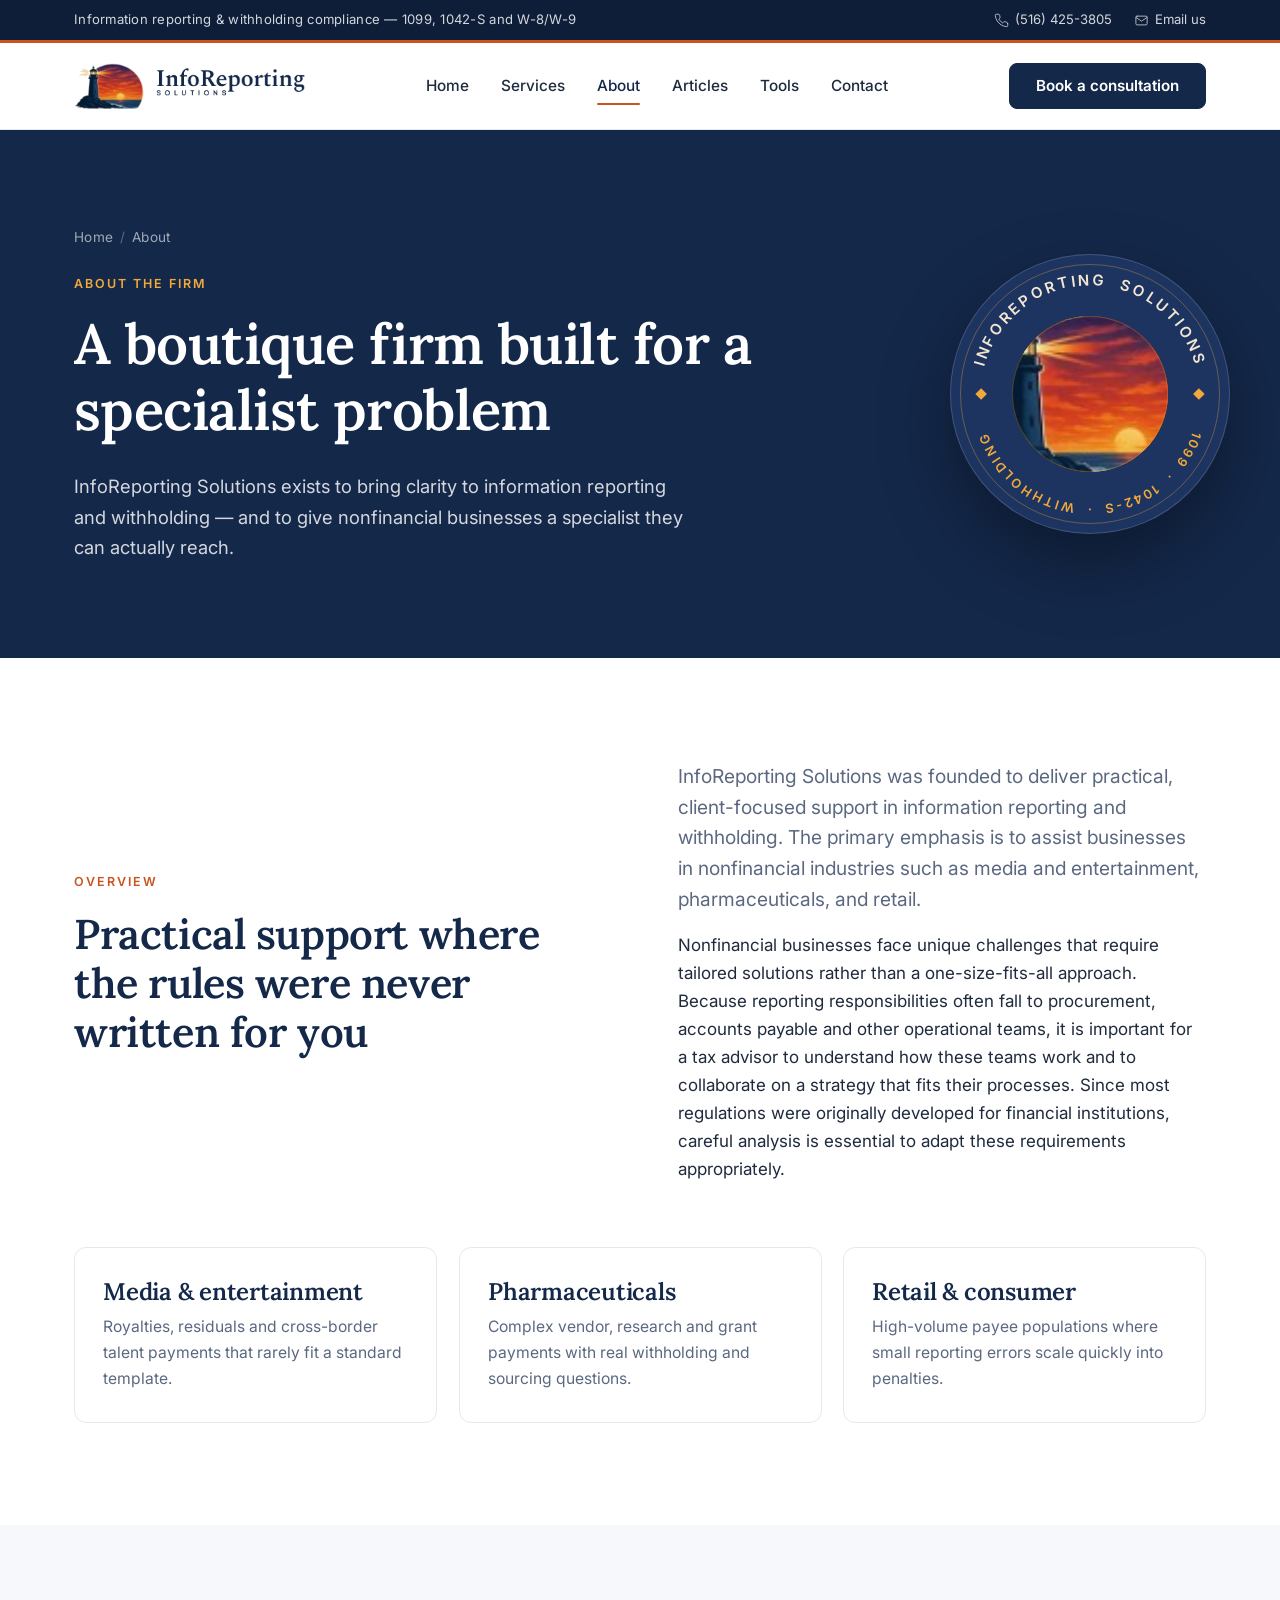
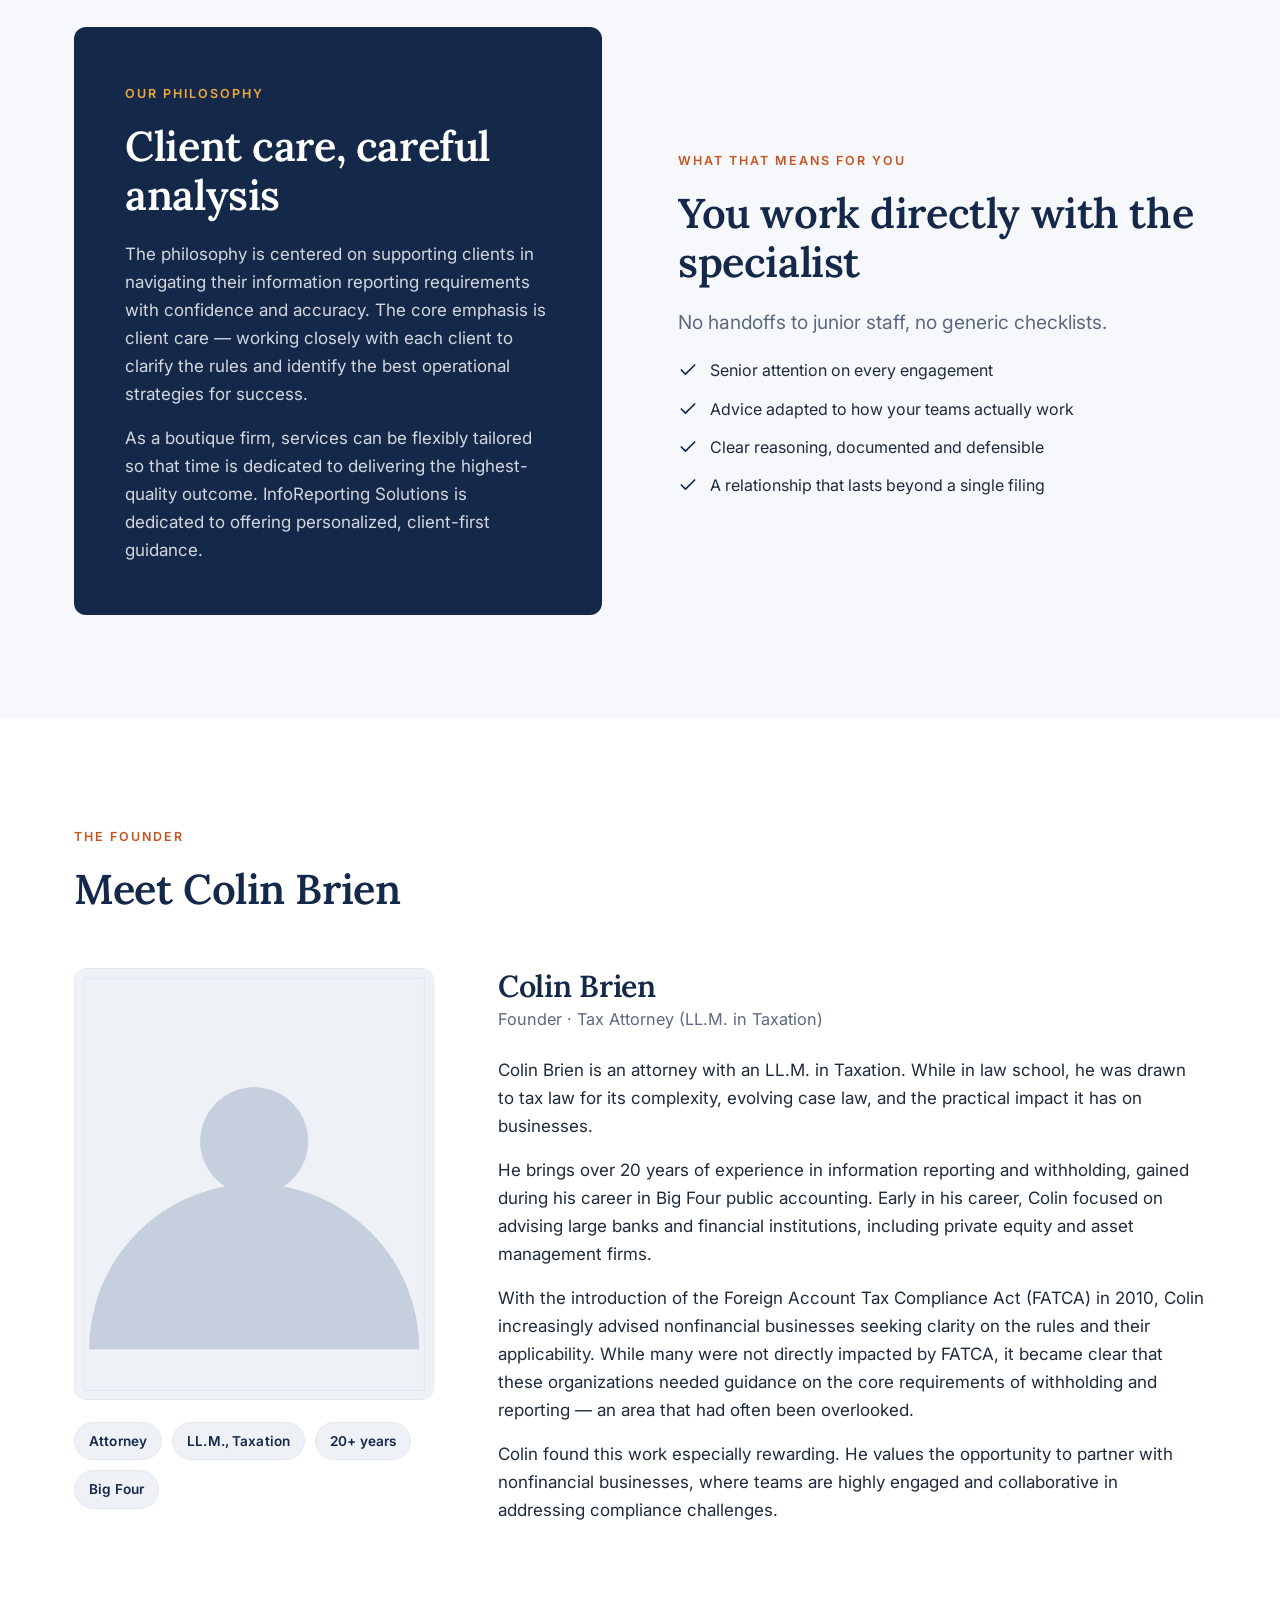
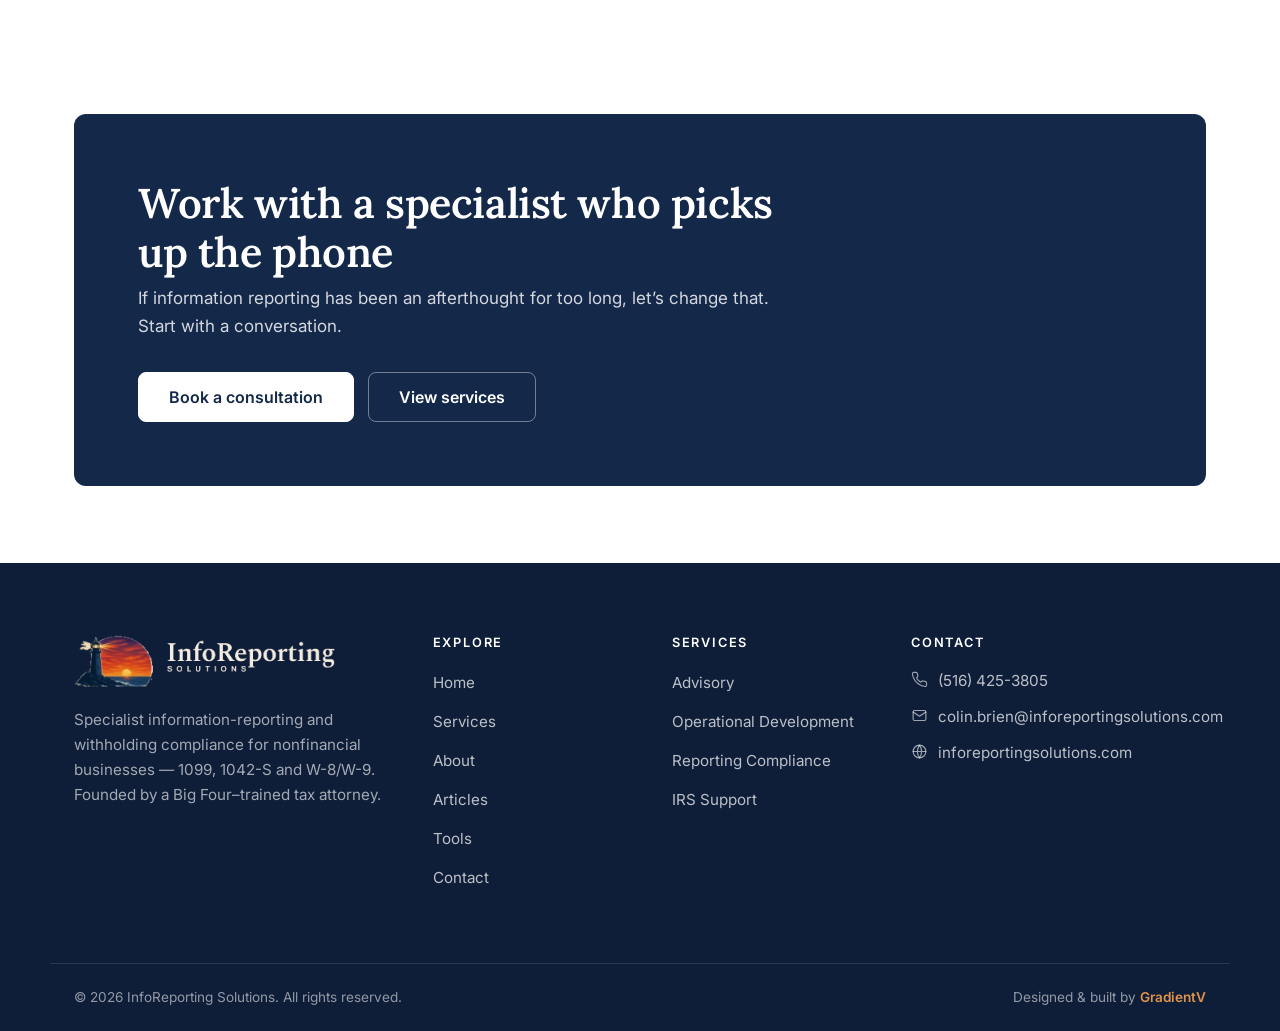
==== about.html @ f218779c "Update." ====
<!DOCTYPE html>
<html lang="en">
<head>
  <meta charset="UTF-8" />
  <meta name="viewport" content="width=device-width, initial-scale=1.0" />
  <title>About — InfoReporting Solutions</title>
  <meta name="description" content="InfoReporting Solutions is a boutique information-reporting and withholding advisory firm founded by Colin Brien, a tax attorney (LL.M.) with 20+ years of Big Four experience." />
  <link rel="icon" href="assets/images/favicon.ico" sizes="any" />
  <link rel="icon" type="image/png" href="assets/images/favicon-32.png" />
  <link rel="apple-touch-icon" href="assets/images/apple-touch-icon.png" />
  <meta property="og:title" content="About — InfoReporting Solutions" />
  <meta property="og:description" content="A boutique information-reporting and withholding advisory firm." />
  <meta property="og:type" content="website" />
  <link rel="preconnect" href="https://fonts.googleapis.com" />
  <link rel="preconnect" href="https://fonts.gstatic.com" crossorigin />
  <link href="https://fonts.googleapis.com/css2?family=Inter:wght@400;500;600;700&family=Lora:ital,wght@0,500;0,600;1,500&display=swap" rel="stylesheet" />
  <link rel="stylesheet" href="assets/css/styles.css" />
</head>
<body>
  <a class="skip-link" href="#main">Skip to content</a>

  <!-- Top utility bar -->
  <div class="topbar">
    <div class="container topbar__inner">
      <span class="topbar__tag">Information reporting &amp; withholding compliance — 1099, 1042-S and W-8/W-9</span>
      <div class="topbar__contact">
        <a href="tel:+15164253805">
          <svg viewBox="0 0 24 24" fill="none" stroke-width="1.6" stroke-linecap="round" stroke-linejoin="round"><path d="M22 16.9v3a2 2 0 0 1-2.2 2 19.8 19.8 0 0 1-8.6-3.1 19.5 19.5 0 0 1-6-6A19.8 19.8 0 0 1 2 4.2 2 2 0 0 1 4 2h3a2 2 0 0 1 2 1.7c.1.9.3 1.8.6 2.6a2 2 0 0 1-.5 2.1L7.8 9.8a16 16 0 0 0 6 6l1.4-1.3a2 2 0 0 1 2.1-.5c.8.3 1.7.5 2.6.6a2 2 0 0 1 1.7 2z"/></svg>
          (516) 425-3805
        </a>
        <a href="mailto:colin.brien@inforeportingsolutions.com">
          <svg viewBox="0 0 24 24" fill="none" stroke-width="1.6" stroke-linecap="round" stroke-linejoin="round"><rect x="3" y="5" width="18" height="14" rx="2"/><path d="M3 7l9 6 9-6"/></svg>
          Email us
        </a>
      </div>
    </div>
  </div>

  <!-- Header -->
  <header class="site-header">
    <div class="container site-header__inner">
      <a class="brand" href="index.html" aria-label="InfoReporting Solutions — home">
        <img src="assets/images/InfoReporting-Crest-horizontal.png" alt="InfoReporting Solutions" />
      </a>
      <nav class="nav" id="primary-nav" aria-label="Primary">
        <a href="index.html">Home</a>
        <a href="services.html">Services</a>
        <a href="about.html" class="is-active">About</a>
        <a href="insights.html">Articles</a>
        <a href="compliance-tools.html">Tools</a>
        <a href="contact.html">Contact</a>
      </nav>
      <div class="header-actions">
        <a href="contact.html" class="btn btn--primary">Book a consultation</a>
        <button class="nav-toggle" aria-label="Open menu" aria-controls="primary-nav" aria-expanded="false"><span></span></button>
      </div>
    </div>
  </header>
  <div class="nav-backdrop"></div>

  <main id="main">

    <!-- Page hero -->
    <section class="page-hero">
      <div class="container">
        <div class="page-hero__seal" aria-hidden="true">
          <div class="seal">
            <svg class="seal__type" viewBox="0 0 240 240" aria-hidden="true">
              <defs>
                <path id="sealTop" d="M 26 120 A 94 94 0 0 1 214 120" />
                <path id="sealBot" d="M 214 122 A 94 94 0 0 1 26 122" />
              </defs>
              <text class="seal__txt"><textPath href="#sealTop" startOffset="50%">INFOREPORTING&#160;&#160;SOLUTIONS</textPath></text>
              <text class="seal__txt seal__txt--sub"><textPath href="#sealBot" startOffset="50%">1099&#160;&#160;·&#160;&#160;1042-S&#160;&#160;·&#160;&#160;WITHHOLDING</textPath></text>
              <rect class="seal__pip" x="22.5" y="116.5" width="7" height="7" transform="rotate(45 26 120)" />
              <rect class="seal__pip" x="210.5" y="116.5" width="7" height="7" transform="rotate(45 214 120)" />
            </svg>
            <div class="seal__core">
              <img class="seal__bg" src="assets/images/InfoReporting-Crest-shield-white.png" alt="" aria-hidden="true" />
              <img class="seal__fg" src="assets/images/InfoReporting-Crest-shield-white.png" alt="InfoReporting Solutions" />
            </div>
          </div>
        </div>
        <div class="page-hero__inner">
          <nav class="breadcrumb" aria-label="Breadcrumb">
            <a href="index.html">Home</a><span>/</span>About
          </nav>
          <span class="eyebrow eyebrow--light">About the firm</span>
          <h1>A boutique firm built for a specialist problem</h1>
          <p>InfoReporting Solutions exists to bring clarity to information reporting and withholding — and to give nonfinancial businesses a specialist they can actually reach.</p>
        </div>
      </div>
    </section>

    <!-- Overview -->
    <section class="section">
      <div class="container">
        <div class="feature">
          <div data-reveal>
            <span class="eyebrow eyebrow--navy">Overview</span>
            <h2>Practical support where the rules were never written for you</h2>
          </div>
          <div data-reveal>
            <p class="t-lead">InfoReporting Solutions was founded to deliver practical, client-focused support in information reporting and withholding. The primary emphasis is to assist businesses in nonfinancial industries such as media and entertainment, pharmaceuticals, and retail.</p>
            <p>Nonfinancial businesses face unique challenges that require tailored solutions rather than a one-size-fits-all approach. Because reporting responsibilities often fall to procurement, accounts payable and other operational teams, it is important for a tax advisor to understand how these teams work and to collaborate on a strategy that fits their processes. Since most regulations were originally developed for financial institutions, careful analysis is essential to adapt these requirements appropriately.</p>
          </div>
        </div>

        <div class="cards cards--3" style="margin-top:clamp(40px,5vw,64px)">
          <div class="card" data-reveal>
            <h3>Media &amp; entertainment</h3>
            <p>Royalties, residuals and cross-border talent payments that rarely fit a standard template.</p>
          </div>
          <div class="card" data-reveal>
            <h3>Pharmaceuticals</h3>
            <p>Complex vendor, research and grant payments with real withholding and sourcing questions.</p>
          </div>
          <div class="card" data-reveal>
            <h3>Retail &amp; consumer</h3>
            <p>High-volume payee populations where small reporting errors scale quickly into penalties.</p>
          </div>
        </div>
      </div>
    </section>

    <!-- Philosophy -->
    <section class="section section--paper">
      <div class="container">
        <div class="feature">
          <div class="panel-navy" data-reveal>
            <span class="eyebrow eyebrow--light">Our philosophy</span>
            <h2>Client care, careful analysis</h2>
            <p>The philosophy is centered on supporting clients in navigating their information reporting requirements with confidence and accuracy. The core emphasis is client care — working closely with each client to clarify the rules and identify the best operational strategies for success.</p>
            <p>As a boutique firm, services can be flexibly tailored so that time is dedicated to delivering the highest-quality outcome. InfoReporting Solutions is dedicated to offering personalized, client-first guidance.</p>
          </div>
          <div data-reveal>
            <span class="eyebrow eyebrow--navy">What that means for you</span>
            <h2>You work directly with the specialist</h2>
            <p class="t-lead">No handoffs to junior staff, no generic checklists.</p>
            <ul class="feature-list" style="margin-top:1.25rem">
              <li><svg viewBox="0 0 24 24" fill="none" stroke-width="2" stroke-linecap="round" stroke-linejoin="round"><path d="M20 6L9 17l-5-5"/></svg>Senior attention on every engagement</li>
              <li><svg viewBox="0 0 24 24" fill="none" stroke-width="2" stroke-linecap="round" stroke-linejoin="round"><path d="M20 6L9 17l-5-5"/></svg>Advice adapted to how your teams actually work</li>
              <li><svg viewBox="0 0 24 24" fill="none" stroke-width="2" stroke-linecap="round" stroke-linejoin="round"><path d="M20 6L9 17l-5-5"/></svg>Clear reasoning, documented and defensible</li>
              <li><svg viewBox="0 0 24 24" fill="none" stroke-width="2" stroke-linecap="round" stroke-linejoin="round"><path d="M20 6L9 17l-5-5"/></svg>A relationship that lasts beyond a single filing</li>
            </ul>
          </div>
        </div>
      </div>
    </section>

    <!-- Founder -->
    <section class="section" id="founder">
      <div class="container">
        <div class="section-head" data-reveal>
          <span class="eyebrow eyebrow--navy">The founder</span>
          <h2>Meet Colin Brien</h2>
        </div>
        <div class="profile">
          <div data-reveal>
            <div class="profile__photo">
              <img src="assets/images/founder-placeholder.jpg" alt="Colin Brien, Founder — portrait placeholder" />
            </div>
            <ul class="credentials" style="margin-top:1.4rem">
              <li>Attorney</li>
              <li>LL.M., Taxation</li>
              <li>20+ years</li>
              <li>Big Four</li>
            </ul>
          </div>
          <div data-reveal>
            <h3 class="profile__name">Colin Brien</h3>
            <p class="profile__role">Founder · Tax Attorney (LL.M. in Taxation)</p>
            <p>Colin Brien is an attorney with an LL.M. in Taxation. While in law school, he was drawn to tax law for its complexity, evolving case law, and the practical impact it has on businesses.</p>
            <p>He brings over 20 years of experience in information reporting and withholding, gained during his career in Big Four public accounting. Early in his career, Colin focused on advising large banks and financial institutions, including private equity and asset management firms.</p>
            <p>With the introduction of the Foreign Account Tax Compliance Act (FATCA) in 2010, Colin increasingly advised nonfinancial businesses seeking clarity on the rules and their applicability. While many were not directly impacted by FATCA, it became clear that these organizations needed guidance on the core requirements of withholding and reporting — an area that had often been overlooked.</p>
            <p>Colin found this work especially rewarding. He values the opportunity to partner with nonfinancial businesses, where teams are highly engaged and collaborative in addressing compliance challenges.</p>
          </div>
        </div>
      </div>
    </section>

    <!-- CTA band -->
    <section class="section section--tight">
      <div class="container">
        <div class="cta" data-reveal>
          <div class="cta__text">
            <h2>Work with a specialist who picks up the phone</h2>
            <p>If information reporting has been an afterthought for too long, let&rsquo;s change that. Start with a conversation.</p>
          </div>
          <div class="cta__actions">
            <a href="contact.html" class="btn btn--light btn--lg">Book a consultation</a>
            <a href="services.html" class="btn btn--ghost-light btn--lg">View services</a>
          </div>
        </div>
      </div>
    </section>

  </main>

  <!-- Footer -->
  <footer class="site-footer">
    <div class="container site-footer__top">
      <div class="site-footer__brand">
        <img src="assets/images/InfoReporting-Crest-white-horizontal.png" alt="InfoReporting Solutions" />
        <p>Specialist information-reporting and withholding compliance for nonfinancial businesses — 1099, 1042-S and W-8/W-9. Founded by a Big Four–trained tax attorney.</p>
      </div>
      <div class="footer-col">
        <h4>Explore</h4>
        <ul>
          <li><a href="index.html">Home</a></li>
          <li><a href="services.html">Services</a></li>
          <li><a href="about.html">About</a></li>
          <li><a href="insights.html">Articles</a></li>
          <li><a href="compliance-tools.html">Tools</a></li>
          <li><a href="contact.html">Contact</a></li>
        </ul>
      </div>
      <div class="footer-col">
        <h4>Services</h4>
        <ul>
          <li><a href="services.html#advisory">Advisory</a></li>
          <li><a href="services.html#operational">Operational Development</a></li>
          <li><a href="services.html#reporting">Reporting Compliance</a></li>
          <li><a href="services.html#irs-support">IRS Support</a></li>
        </ul>
      </div>
      <div class="footer-col">
        <h4>Contact</h4>
        <ul class="footer-contact">
          <li>
            <svg viewBox="0 0 24 24" fill="none" stroke-width="1.6" stroke-linecap="round" stroke-linejoin="round"><path d="M22 16.9v3a2 2 0 0 1-2.2 2 19.8 19.8 0 0 1-8.6-3.1 19.5 19.5 0 0 1-6-6A19.8 19.8 0 0 1 2 4.2 2 2 0 0 1 4 2h3a2 2 0 0 1 2 1.7c.1.9.3 1.8.6 2.6a2 2 0 0 1-.5 2.1L7.8 9.8a16 16 0 0 0 6 6l1.4-1.3a2 2 0 0 1 2.1-.5c.8.3 1.7.5 2.6.6a2 2 0 0 1 1.7 2z"/></svg>
            <a href="tel:+15164253805">(516) 425-3805</a>
          </li>
          <li>
            <svg viewBox="0 0 24 24" fill="none" stroke-width="1.6" stroke-linecap="round" stroke-linejoin="round"><rect x="3" y="5" width="18" height="14" rx="2"/><path d="M3 7l9 6 9-6"/></svg>
            <a href="mailto:colin.brien@inforeportingsolutions.com">colin.brien@inforeportingsolutions.com</a>
          </li>
          <li>
            <svg viewBox="0 0 24 24" fill="none" stroke-width="1.6" stroke-linecap="round" stroke-linejoin="round"><circle cx="12" cy="12" r="9"/><path d="M3 12h18M12 3a15 15 0 0 1 0 18 15 15 0 0 1 0-18z"/></svg>
            <a href="https://www.inforeportingsolutions.com">inforeportingsolutions.com</a>
          </li>
        </ul>
      </div>
    </div>
    <div class="container site-footer__bottom">
      <span>&copy; <span data-year>2026</span> InfoReporting Solutions. All rights reserved.</span>
      <span>Designed &amp; built by <a class="gv" href="https://gradientv.com" target="_blank" rel="noopener">GradientV</a></span>
    </div>
  </footer>

  <script src="assets/js/main.js"></script>
</body>
</html>
---- assets/css/styles.css ----
/* ==========================================================================
   InfoReporting Solutions — Site Styles
   Clean, professional, navy + white. No gradients. Subtle motion only.
   Built by GradientV.
   --------------------------------------------------------------------------
   Contents:
   1.  Design tokens (variables)
   2.  Reset & base
   3.  Typography helpers
   4.  Layout: container, section, eyebrow, headings
   5.  Buttons
   6.  Top utility bar
   7.  Header / navigation
   8.  Hero (home) & page hero (inner pages)
   9.  Trust / stats strip
   10. Service cards & service detail
   11. Feature (alternating text + media)
   12. Founder / profile
   13. Insights (article) cards
   14. Contact (form + info)
   15. CTA band
   16. Footer
   17. Utilities & motion (scroll reveal)
   18. Responsive
   ========================================================================== */

/* 1. Design tokens ------------------------------------------------------- */
:root {
  --navy:       #14284a;   /* brand navy (sampled from logo) */
  --navy-700:   #1d3460;   /* lighter navy — links / hovers */
  --navy-900:   #0e1d38;   /* deeper navy — depth, footer */
  --ink:        #1f2a3d;   /* primary body text */
  --muted:      #5b6880;   /* secondary text */
  --muted-2:    #8a94a6;   /* tertiary / captions */
  --line:       #e4e8ef;   /* hairline borders */
  --line-2:     #d3dae5;   /* slightly stronger border */
  --paper:      #f6f8fb;   /* subtle section background */
  --paper-2:    #eef1f6;   /* deeper neutral panel */
  --white:      #ffffff;

  --accent:     #c8541f;   /* sunset ember (from logo) — warm accent on light */
  --accent-700: #a83f14;   /* deeper ember — hovers */
  --gold:       #f2a93b;   /* lighthouse gold — accent on dark */
  --accent-tint:#fbeadf;   /* faint warm chip background */

  --container:  1180px;
  --radius:     12px;
  --radius-sm:  8px;
  --shadow:     0 1px 2px rgba(20, 40, 74, .04);
  --shadow-md:  0 10px 30px rgba(20, 40, 74, .08);
  --ease:       cubic-bezier(.4, 0, .2, 1);

  --serif: "Lora", Georgia, "Times New Roman", serif;
  --sans:  "Inter", -apple-system, BlinkMacSystemFont, "Segoe UI", Roboto,
           Helvetica, Arial, sans-serif;
}

/* 2. Reset & base -------------------------------------------------------- */
*, *::before, *::after { box-sizing: border-box; }

html { -webkit-text-size-adjust: 100%; scroll-behavior: smooth; }

body {
  margin: 0;
  font-family: var(--sans);
  font-size: 17px;
  line-height: 1.65;
  color: var(--ink);
  background: var(--white);
  -webkit-font-smoothing: antialiased;
  text-rendering: optimizeLegibility;
}

img, svg { display: block; max-width: 100%; }
img { height: auto; }

a { color: var(--navy); text-decoration: none; transition: color .18s var(--ease); }
a:hover { color: var(--navy-700); }

ul { margin: 0; padding: 0; }

h1, h2, h3, h4 {
  font-family: var(--serif);
  color: var(--navy);
  font-weight: 600;
  line-height: 1.18;
  letter-spacing: -.01em;
  margin: 0 0 .5em;
  overflow-wrap: break-word;
}

p { margin: 0 0 1rem; }
p:last-child { margin-bottom: 0; }

:focus-visible {
  outline: 2px solid var(--navy-700);
  outline-offset: 3px;
  border-radius: 2px;
}

/* Skip link for accessibility */
.skip-link {
  position: absolute; left: -999px; top: 0;
  background: var(--navy); color: #fff; padding: 10px 16px;
  z-index: 200; border-radius: 0 0 8px 0;
}
.skip-link:focus { left: 0; color: #fff; }

/* 3. Typography helpers -------------------------------------------------- */
.t-lead { font-size: 1.2rem; line-height: 1.6; color: var(--muted); }
.t-center { text-align: center; }
.t-balance { text-wrap: balance; }

/* 4. Layout -------------------------------------------------------------- */
.container { width: 100%; max-width: var(--container); margin: 0 auto; padding: 0 24px; }
.container--narrow { max-width: 820px; }

.section { padding-block: clamp(64px, 8vw, 110px); }
.section--paper { background: var(--paper); }
.section--tight { padding-block: clamp(48px, 6vw, 80px); }

.eyebrow {
  display: inline-block;
  font-family: var(--sans);
  font-size: .78rem;
  font-weight: 600;
  letter-spacing: .16em;
  text-transform: uppercase;
  color: var(--muted);
  margin-bottom: 1rem;
}
.eyebrow--navy { color: var(--navy); }
.eyebrow--light { color: rgba(255,255,255,.66); }

.section-head { max-width: 720px; margin-bottom: clamp(36px, 5vw, 56px); }
.section-head--center { margin-inline: auto; text-align: center; }

h1 { font-size: clamp(2.3rem, 5vw, 3.5rem); }
h2 { font-size: clamp(1.85rem, 3.6vw, 2.6rem); }
h3 { font-size: clamp(1.25rem, 2vw, 1.5rem); }

.divider { height: 1px; background: var(--line); border: 0; margin: 0; }

/* 5. Buttons ------------------------------------------------------------- */
.btn {
  display: inline-flex; align-items: center; justify-content: center; gap: .55em;
  font-family: var(--sans);
  font-size: .95rem; font-weight: 600; line-height: 1;
  padding: 14px 26px;
  border-radius: var(--radius-sm);
  border: 1.5px solid transparent;
  cursor: pointer;
  transition: background .18s var(--ease), color .18s var(--ease),
              border-color .18s var(--ease), transform .18s var(--ease);
  white-space: nowrap;
}
.btn:active { transform: translateY(1px); }

.btn--primary { background: var(--navy); color: #fff; border-color: var(--navy); }
.btn--primary:hover { background: var(--navy-900); border-color: var(--navy-900); color: #fff; }

.btn--outline { background: transparent; color: var(--navy); border-color: var(--line-2); }
.btn--outline:hover { border-color: var(--navy); background: var(--navy); color: #fff; }

/* On dark backgrounds */
.btn--light { background: #fff; color: var(--navy); border-color: #fff; }
.btn--light:hover { background: transparent; color: #fff; border-color: rgba(255,255,255,.6); }
.btn--ghost-light { background: transparent; color: #fff; border-color: rgba(255,255,255,.4); }
.btn--ghost-light:hover { background: #fff; color: var(--navy); border-color: #fff; }

.btn--block { width: 100%; }
.btn--lg { padding: 16px 30px; font-size: 1rem; }

.link-arrow {
  display: inline-flex; align-items: center; gap: .4em;
  font-weight: 600; font-size: .95rem; color: var(--navy);
}
.link-arrow svg { width: 18px; height: 18px; flex: none; transition: transform .18s var(--ease); }
.link-arrow:hover svg { transform: translateX(3px); }

/* 6. Top utility bar ----------------------------------------------------- */
.topbar {
  background: var(--navy-900);
  color: rgba(255,255,255,.82);
  font-size: .82rem;
}
.topbar__inner {
  display: flex; align-items: center; justify-content: space-between;
  gap: 16px; min-height: 40px;
}
.topbar__tag { letter-spacing: .02em; }
.topbar__contact { display: flex; align-items: center; gap: 22px; }
.topbar a { color: rgba(255,255,255,.82); display: inline-flex; align-items: center; gap: .45em; }
.topbar a:hover { color: #fff; }
.topbar svg { width: 15px; height: 15px; stroke: currentColor; opacity: .8; }

/* 7. Header / navigation ------------------------------------------------- */
.site-header {
  position: sticky; top: 0; z-index: 100;
  background: #fff;
  border-bottom: 1px solid var(--line);
}
.site-header__inner {
  display: flex; align-items: center; justify-content: space-between;
  min-height: 86px; gap: 24px;
}
.brand { display: inline-flex; align-items: center; }
.brand img { height: 46px; width: auto; }

.nav { display: flex; align-items: center; gap: 4px; }
.nav a {
  font-size: .96rem; font-weight: 500; color: var(--ink);
  padding: 8px 14px; border-radius: 6px; position: relative;
}
.nav a:hover { color: var(--navy); background: var(--paper); }
.nav a.is-active { color: var(--navy); }
.nav a.is-active::after {
  content: ""; position: absolute; left: 14px; right: 14px; bottom: 2px;
  height: 2px; background: var(--navy); border-radius: 2px;
}

.header-actions { display: flex; align-items: center; gap: 14px; }

.nav-toggle {
  display: none; width: 44px; height: 44px;
  border: 1px solid var(--line-2); border-radius: 8px; background: #fff;
  cursor: pointer; align-items: center; justify-content: center;
  position: relative; z-index: 110; /* stay above the open mobile panel */
}
.nav-toggle span, .nav-toggle span::before, .nav-toggle span::after {
  content: ""; display: block; width: 20px; height: 2px; background: var(--navy);
  position: relative; transition: transform .2s var(--ease), opacity .2s var(--ease);
}
.nav-toggle span::before { position: absolute; top: -6px; }
.nav-toggle span::after  { position: absolute; top: 6px; }
.nav-toggle[aria-expanded="true"] span { background: transparent; }
.nav-toggle[aria-expanded="true"] span::before { transform: translateY(6px) rotate(45deg); }
.nav-toggle[aria-expanded="true"] span::after  { transform: translateY(-6px) rotate(-45deg); }

/* 8. Hero (home) --------------------------------------------------------- */
.hero {
  background: var(--navy);
  color: #fff;
  position: relative;
  overflow: hidden;
}
/* subtle lighthouse-beam line motif, drawn flat (no gradient) */
.hero__beam {
  position: absolute; inset: 0; pointer-events: none; opacity: .5;
}
.hero .container { position: relative; z-index: 1; }
.hero__inner {
  display: grid; grid-template-columns: 1.2fr .8fr;
  align-items: center; gap: clamp(32px, 5vw, 64px);
  padding-block: clamp(40px, 5vw, 76px) clamp(32px, 4vw, 56px);
}
.hero__content { max-width: 680px; }
.hero h1 { color: #fff; font-size: clamp(2rem, 4.6vw, 3.2rem); }
.hero__sub {
  font-size: clamp(1.1rem, 1.7vw, 1.3rem);
  color: rgba(255,255,255,.82);
  max-width: 620px; margin-top: 1.25rem;
}
.hero__meta {
  margin-top: 1.5rem; color: rgba(255,255,255,.7);
  font-size: .98rem;
}
.hero__meta strong { color: #fff; font-weight: 600; }
.hero__cta { margin-top: 2.25rem; display: flex; gap: 14px; flex-wrap: wrap; }

/* Brand seal (medallion) in the hero — branded ring band + crisp inner scene */
.hero__figure { display: flex; justify-content: center; }
.seal {
  position: relative;
  width: clamp(248px, 30vw, 360px); aspect-ratio: 1 / 1;
  border-radius: 50%;
  background: var(--navy-700);
  border: 1px solid rgba(255,255,255,.16);
  box-shadow: 0 30px 70px rgba(0,0,0,.34);
  display: grid; place-items: center;
}
/* gold hairline framing the text band, inner + outer */
.seal::before,
.seal::after {
  content: ""; position: absolute; border-radius: 50%; pointer-events: none;
}
.seal::before { inset: 9px; border: 1px solid rgba(242,169,59,.34); }
.seal::after  { inset: 22%; border: 1px solid rgba(242,169,59,.28); }

.seal__type { position: absolute; inset: 0; width: 100%; height: 100%; }
.seal__txt {
  fill: #f3e7d3; text-anchor: middle;
  font-family: var(--sans); font-weight: 600;
  font-size: 13px; letter-spacing: 2.4px;
}
.seal__txt--sub { fill: var(--gold); font-size: 11px; letter-spacing: 2px; }
.seal__pip { fill: var(--gold); }

.seal__core {
  position: relative; width: 56%; aspect-ratio: 1 / 1;
  border-radius: 50%; overflow: hidden;
  background: #0c182f;
  box-shadow: inset 0 0 0 2px rgba(242,169,59,.5), inset 0 0 30px 8px rgba(8,16,34,.85);
}
.seal__core img {
  position: absolute; inset: 0;
  width: 100%; height: 100%; object-fit: cover;
}
/* blurred, enlarged copy fills the artwork's transparent gaps with soft
   sunset colour so nothing reads as a blank navy wedge */
.seal__bg {
  object-position: 52% 50%;
  transform: scale(2);
  filter: blur(11px) saturate(1.08) brightness(.96);
}
/* crisp foreground; its edge feathers into the blurred backing, hiding the
   artwork's dome rim and any hard boundary */
.seal__fg {
  object-position: 62% 48%;
  transform: scale(1.2);
  -webkit-mask-image: radial-gradient(circle at 50% 50%, #000 80%, rgba(0,0,0,0) 98%);
          mask-image: radial-gradient(circle at 50% 50%, #000 80%, rgba(0,0,0,0) 98%);
}

/* Page hero (inner pages) */
.page-hero { background: var(--navy); color: #fff; position: relative; overflow: hidden; }
.page-hero .container { position: relative; }
.page-hero__inner { padding-block: clamp(60px, 8vw, 96px); max-width: 760px; position: relative; z-index: 1; }
.page-hero h1 { color: #fff; }
/* Decorative brand seal — anchored to the content container so it stays
   aligned with the text instead of flying to the viewport edge on wide screens */
.page-hero__seal {
  position: absolute; top: 50%; right: 0; transform: translateY(-50%);
  z-index: 0; pointer-events: none;
}
.page-hero .seal { width: clamp(200px, 22vw, 280px); }
@media (max-width: 1060px) { .page-hero__seal { display: none; } }
.page-hero p { color: rgba(255,255,255,.82); font-size: 1.15rem; max-width: 620px; margin-top: 1rem; }
.breadcrumb { font-size: .85rem; color: rgba(255,255,255,.6); margin-bottom: 1.25rem; letter-spacing: .02em; }
.breadcrumb a { color: rgba(255,255,255,.6); }
.breadcrumb a:hover { color: #fff; }
.breadcrumb span { margin: 0 .5em; opacity: .5; }

/* 9. Trust / stats strip ------------------------------------------------- */
.stats {
  border-top: 1px solid rgba(255,255,255,.12);
  background: var(--navy-900);
}
.stats__grid {
  display: grid; grid-template-columns: repeat(4, 1fr);
}
.stat {
  padding: 30px 24px; color: #fff; text-align: center;
  border-right: 1px solid rgba(255,255,255,.1);
}
.stat:last-child { border-right: 0; }
.stat__num { font-family: var(--serif); font-size: 2rem; font-weight: 600; line-height: 1; }
.stat__label { font-size: .85rem; color: rgba(255,255,255,.66); margin-top: .55rem; letter-spacing: .02em; }

/* Light stat band variant (on white) */
.stats--light { background: var(--white); border: 1px solid var(--line); border-radius: var(--radius); }
.stats--light .stat { color: var(--navy); border-right: 1px solid var(--line); }
.stats--light .stat:last-child { border-right: 0; }
.stats--light .stat__num { color: var(--navy); }
.stats--light .stat__label { color: var(--muted); }

/* 10. Service cards & detail -------------------------------------------- */
.cards { display: grid; gap: 22px; }
.cards--2 { grid-template-columns: repeat(2, 1fr); }
.cards--3 { grid-template-columns: repeat(3, 1fr); }
.cards--4 { grid-template-columns: repeat(4, 1fr); }

.card {
  background: #fff; border: 1px solid var(--line); border-radius: var(--radius);
  padding: 30px 28px;
  transition: border-color .2s var(--ease), box-shadow .2s var(--ease), transform .2s var(--ease);
}
.card:hover { border-color: var(--line-2); box-shadow: var(--shadow-md); transform: translateY(-3px); }

.card__icon {
  width: 52px; height: 52px; border-radius: 10px;
  background: var(--paper-2); color: var(--navy);
  display: flex; align-items: center; justify-content: center;
  margin-bottom: 20px;
}
.card__icon svg { width: 26px; height: 26px; stroke: var(--navy); }
.card h3 { margin-bottom: .5rem; }
.card p { color: var(--muted); font-size: .98rem; }

/* Service detail list (full Services page) */
.service-row {
  display: grid; grid-template-columns: 64px 1fr; gap: 26px;
  padding: 38px 0; border-bottom: 1px solid var(--line);
}
.service-row:last-child { border-bottom: 0; }
.service-row__icon {
  width: 64px; height: 64px; border-radius: 12px;
  background: var(--navy); color: #fff;
  display: flex; align-items: center; justify-content: center;
}
.service-row__icon svg { width: 30px; height: 30px; stroke: #fff; }
.service-row__num { font-family: var(--serif); color: var(--muted-2); font-size: .95rem; margin-bottom: .35rem; }
.service-row h3 { font-size: 1.5rem; margin-bottom: .65rem; }
.service-row__desc { color: var(--muted); margin-bottom: 1.1rem; max-width: 680px; }

.feature-list { list-style: none; display: grid; gap: 12px; }
.feature-list li {
  display: flex; align-items: flex-start; gap: 12px;
  color: var(--ink); font-size: 1rem;
}
.feature-list svg { width: 20px; height: 20px; stroke: var(--navy); flex: none; margin-top: 3px; }
.feature-list--cols { grid-template-columns: repeat(2, 1fr); }

/* 11. Feature (alternating text + media) -------------------------------- */
.feature {
  display: grid; grid-template-columns: 1fr 1fr; gap: clamp(36px, 6vw, 80px);
  align-items: center;
}
.feature--reverse .feature__media { order: -1; }
.feature__media {
  border-radius: var(--radius); overflow: hidden; border: 1px solid var(--line);
  background: var(--paper-2);
}
.feature__media img { width: 100%; height: 100%; object-fit: cover; }

/* Navy panel used inside features / callouts */
.panel-navy {
  background: var(--navy); color: #fff; border-radius: var(--radius);
  padding: clamp(32px, 4vw, 52px);
}
.panel-navy h2, .panel-navy h3 { color: #fff; }
.panel-navy p { color: rgba(255,255,255,.82); }
.panel-navy .feature-list li { color: rgba(255,255,255,.9); }
.panel-navy .feature-list svg { stroke: #fff; }

/* 12. Founder / profile ------------------------------------------------- */
.profile { display: grid; grid-template-columns: 360px 1fr; gap: clamp(36px, 5vw, 64px); align-items: start; }
.profile__photo {
  border-radius: var(--radius); overflow: hidden;
  border: 1px solid var(--line); background: var(--paper-2);
}
.profile__photo img { width: 100%; display: block; }
.profile__name { font-size: 1.9rem; margin-bottom: .15rem; }
.profile__role { color: var(--muted); font-size: 1.02rem; margin-bottom: 1.4rem; }
.credentials { list-style: none; display: flex; flex-wrap: wrap; gap: 10px; margin-bottom: 1.6rem; }
.credentials li {
  font-size: .85rem; font-weight: 600; color: var(--navy);
  background: var(--paper-2); border: 1px solid var(--line);
  padding: 7px 14px; border-radius: 100px; letter-spacing: .01em;
}

/* 13. Insights (article) cards ------------------------------------------ */
.insight-card {
  display: flex; flex-direction: column;
  background: #fff; border: 1px solid var(--line); border-radius: var(--radius);
  padding: 30px 28px; height: 100%;
  transition: border-color .2s var(--ease), box-shadow .2s var(--ease), transform .2s var(--ease);
}
.insight-card:hover { border-color: var(--line-2); box-shadow: var(--shadow-md); transform: translateY(-3px); }
.insight-card__meta {
  display: flex; align-items: center; gap: 10px; flex-wrap: wrap;
  font-size: .78rem; color: var(--muted); margin-bottom: 14px;
}
.tag {
  display: inline-block; font-size: .72rem; font-weight: 600; letter-spacing: .06em;
  text-transform: uppercase; color: var(--navy);
  background: var(--paper-2); padding: 4px 10px; border-radius: 5px;
}
.insight-card__date { color: var(--muted-2); }
.insight-card h3 { font-size: 1.3rem; line-height: 1.3; margin-bottom: .6rem; }
.insight-card h3 a { color: var(--navy); }
.insight-card h3 a:hover { color: var(--navy-700); }
.insight-card p { color: var(--muted); font-size: .97rem; margin-bottom: 1.4rem; }
.insight-card .link-arrow { margin-top: auto; }

/* 14. Contact (form + info) --------------------------------------------- */
.contact-grid { display: grid; grid-template-columns: 1fr 1.1fr; gap: clamp(36px, 5vw, 72px); align-items: start; }

.contact-info__item { display: flex; gap: 16px; padding: 20px 0; border-bottom: 1px solid var(--line); }
.contact-info__item:last-child { border-bottom: 0; }
.contact-info__icon {
  width: 46px; height: 46px; flex: none; border-radius: 10px;
  background: var(--paper-2); color: var(--navy);
  display: flex; align-items: center; justify-content: center;
}
.contact-info__icon svg { width: 22px; height: 22px; stroke: var(--navy); }
.contact-info__label { font-size: .8rem; text-transform: uppercase; letter-spacing: .12em; color: var(--muted-2); margin-bottom: .2rem; }
.contact-info__value { font-size: 1.05rem; font-weight: 500; color: var(--ink); }
.contact-info__value a { color: var(--ink); }
.contact-info__value a:hover { color: var(--navy); }

.form-card {
  background: #fff; border: 1px solid var(--line); border-radius: var(--radius);
  padding: clamp(26px, 3vw, 40px); box-shadow: var(--shadow);
}
.field { margin-bottom: 18px; }
.field-row { display: grid; grid-template-columns: 1fr 1fr; gap: 18px; }
.field label { display: block; font-size: .85rem; font-weight: 600; color: var(--ink); margin-bottom: 7px; }
.field input, .field textarea, .field select {
  width: 100%; font-family: var(--sans); font-size: 1rem; color: var(--ink);
  padding: 12px 14px; border: 1px solid var(--line-2); border-radius: 8px;
  background: #fff; transition: border-color .18s var(--ease), box-shadow .18s var(--ease);
}
.field input::placeholder, .field textarea::placeholder { color: var(--muted-2); }
.field input:focus, .field textarea:focus, .field select:focus {
  outline: none; border-color: var(--navy); box-shadow: 0 0 0 3px rgba(20,40,74,.1);
}
.field textarea { resize: vertical; min-height: 130px; }
.form-note { font-size: .82rem; color: var(--muted-2); margin-top: 6px; }

/* 15. CTA band ----------------------------------------------------------- */
.cta {
  background: var(--navy); color: #fff; border-radius: var(--radius);
  padding: clamp(40px, 5vw, 64px);
  display: flex; align-items: center; justify-content: space-between; gap: 32px;
  flex-wrap: wrap;
}
.cta__text { max-width: 640px; }
.cta h2 { color: #fff; margin-bottom: .5rem; }
.cta p { color: rgba(255,255,255,.82); margin: 0; }
.cta__actions { display: flex; gap: 14px; flex-wrap: wrap; }

/* 16. Footer ------------------------------------------------------------- */
.site-footer { background: var(--navy-900); color: rgba(255,255,255,.72); }
.site-footer__top {
  display: grid; grid-template-columns: 1.6fr 1fr 1fr 1.2fr; gap: 40px;
  padding-block: clamp(48px, 6vw, 72px);
}
.site-footer__brand img { height: 52px; width: auto; margin-bottom: 20px; }
.site-footer__brand p { font-size: .95rem; color: rgba(255,255,255,.62); max-width: 320px; }
.footer-col h4 {
  color: #fff; font-family: var(--sans); font-size: .8rem; font-weight: 600;
  letter-spacing: .14em; text-transform: uppercase; margin-bottom: 18px;
}
.footer-col ul { list-style: none; display: grid; gap: 11px; }
.footer-col a { color: rgba(255,255,255,.72); font-size: .95rem; }
.footer-col a:hover { color: #fff; }
.footer-contact li { display: flex; align-items: flex-start; gap: 10px; font-size: .95rem; color: rgba(255,255,255,.72); }
.footer-contact svg { width: 17px; height: 17px; stroke: rgba(255,255,255,.6); flex: none; margin-top: 3px; }
.footer-contact a { color: rgba(255,255,255,.72); }
.footer-contact a:hover { color: #fff; }

.site-footer__bottom {
  border-top: 1px solid rgba(255,255,255,.12);
  padding-block: 22px;
  display: flex; align-items: center; justify-content: space-between; gap: 16px;
  flex-wrap: wrap;
  font-size: .85rem; color: rgba(255,255,255,.55);
}
.site-footer__bottom a { color: rgba(255,255,255,.55); }
.site-footer__bottom a:hover { color: #fff; }
.site-footer__bottom .gv { color: #e0934a; font-weight: 600; }
.site-footer__bottom .gv:hover { color: #eaa563; }

/* 17. Utilities & motion ------------------------------------------------- */
.mt-0 { margin-top: 0; }
.mb-0 { margin-bottom: 0; }
.stack-sm > * + * { margin-top: .75rem; }

[data-reveal] {
  opacity: 0; transform: translateY(12px);
  transition: opacity .6s var(--ease), transform .6s var(--ease);
  will-change: opacity, transform;
}
[data-reveal].is-visible { opacity: 1; transform: none; }

@media (prefers-reduced-motion: reduce) {
  html { scroll-behavior: auto; }
  [data-reveal] { opacity: 1; transform: none; transition: none; }
  * { animation-duration: .001ms !important; transition-duration: .001ms !important; }
}

/* 18. Responsive --------------------------------------------------------- */
@media (max-width: 980px) {
  .site-footer__top { grid-template-columns: 1fr 1fr; gap: 32px; }
  .site-footer__brand { grid-column: 1 / -1; }
  .stats__grid { grid-template-columns: repeat(2, 1fr); }
  .stat:nth-child(2) { border-right: 0; }
  .stat:nth-child(1), .stat:nth-child(2) { border-bottom: 1px solid rgba(255,255,255,.1); }
}

@media (max-width: 860px) {
  /* Mobile nav */
  .nav-toggle { display: inline-flex; }
  .nav {
    position: fixed; inset: 0 0 0 auto; width: min(320px, 84vw);
    flex-direction: column; align-items: stretch; gap: 4px;
    background: #fff; padding: 92px 20px 28px;
    box-shadow: -16px 0 40px rgba(20,40,74,.12);
    transform: translateX(100%); transition: transform .28s var(--ease);
    z-index: 90;
  }
  .nav.is-open { transform: translateX(0); }
  .nav a { padding: 13px 14px; font-size: 1.05rem; border-radius: 8px; }
  .nav a.is-active::after { display: none; }
  .nav a.is-active { background: var(--paper); }
  .header-actions .btn { display: none; }
  .nav-backdrop {
    position: fixed; inset: 0; background: rgba(14,29,56,.4);
    opacity: 0; visibility: hidden; transition: opacity .28s var(--ease); z-index: 80;
  }
  .nav-backdrop.is-open { opacity: 1; visibility: visible; }

  .cards--3, .cards--4 { grid-template-columns: repeat(2, 1fr); }
  .feature { grid-template-columns: 1fr; }
  .feature--reverse .feature__media { order: 0; }
  .profile { grid-template-columns: 1fr; }
  .profile__photo { max-width: 320px; }
  .contact-grid { grid-template-columns: 1fr; }
  .cta { flex-direction: column; align-items: flex-start; }

  /* Hero collapses to a single column; emblem is decorative, so hide it */
  .hero__inner { grid-template-columns: 1fr; }
  .hero__content { max-width: none; }
  .hero__figure { display: none; }
}

@media (max-width: 620px) {
  body { font-size: 16px; }
  .topbar__tag { display: none; }
  .topbar__inner { justify-content: center; }
  .cards--2, .cards--3, .cards--4 { grid-template-columns: 1fr; }
  .feature-list--cols { grid-template-columns: 1fr; }
  .field-row { grid-template-columns: 1fr; gap: 0; }
  .service-row { grid-template-columns: 1fr; gap: 16px; }
  .stats__grid { grid-template-columns: 1fr; }
  .stat { border-right: 0 !important; border-bottom: 1px solid rgba(255,255,255,.1); }
  .stat:last-child { border-bottom: 0; }
  .site-footer__top { grid-template-columns: 1fr; }
  .hero__cta .btn, .cta__actions .btn { flex: 1 1 auto; }
}

/* 19. Brand accent — sunset warmth from the lighthouse logo --------------- */
/* Kicker labels carry the warm accent (ember on light, gold on dark) */
.eyebrow--navy { color: var(--accent); }
.eyebrow--light { color: var(--gold); }

/* Active nav indicator picks up the sunset */
.nav a.is-active::after { background: var(--accent); }

/* "Read more →" links lead with the accent, settle to navy on hover */
.link-arrow { color: var(--accent); }
.link-arrow:hover { color: var(--accent-700); }

/* Stat figures glow gold against the navy band */
.stats .stat__num { color: var(--gold); }

/* Service & insight chips warm up */
.card__icon { background: var(--accent-tint); color: var(--accent); }
.card__icon svg { stroke: var(--accent); }
.tag { color: var(--accent); background: var(--accent-tint); }

/* A thin sunset rule along the top of the header ties the mark to the chrome */
.site-header { border-top: 3px solid var(--accent); }

/* 20. Article (insight detail) ------------------------------------------ */
.article { padding-block: clamp(48px, 6vw, 84px); }

/* Date / category line inside the page hero */
.page-hero__meta { margin-top: 1.5rem; color: rgba(255,255,255,.62); font-size: .9rem; letter-spacing: .02em; }
.page-hero__meta strong { color: #fff; font-weight: 600; }

/* Long-form prose ------------------------------------------------------- */
.prose { font-size: 1.05rem; line-height: 1.75; color: var(--ink); }
.prose > :first-child { margin-top: 0; }
.prose p { margin: 0 0 1.2rem; }
.prose h2 {
  font-size: clamp(1.45rem, 3vw, 1.95rem);
  margin: 2.6rem 0 1rem; padding-top: 1.7rem;
  border-top: 1px solid var(--line);
}
.prose h3 { font-size: 1.28rem; margin: 2rem 0 .75rem; }
.prose h4 { font-size: 1.05rem; margin: 1.5rem 0 .6rem; }
.prose ul, .prose ol { margin: 0 0 1.2rem; padding-left: 1.4rem; }
.prose ul li { list-style: disc; }
.prose ol li { list-style: decimal; }
.prose li { margin-bottom: .55rem; }
.prose li::marker { color: var(--accent); }
.prose strong { color: var(--navy); font-weight: 600; }
.prose a { color: var(--accent); text-decoration: underline; text-underline-offset: 2px; }
.prose a:hover { color: var(--accent-700); }

/* Callout / key-points box ---------------------------------------------- */
.note-box {
  background: var(--paper); border: 1px solid var(--line);
  border-left: 3px solid var(--accent); border-radius: var(--radius-sm);
  padding: 22px 26px; margin: 1.7rem 0;
}
.note-box h4 { margin: 0 0 .7rem; color: var(--navy); font-size: 1.05rem; }
.note-box ul { margin: 0; padding-left: 1.25rem; }
.note-box li { margin-bottom: .5rem; list-style: disc; }
.note-box li:last-child { margin-bottom: 0; }

/* Tables ---------------------------------------------------------------- */
.table-wrap { overflow-x: auto; margin: 1.6rem 0; -webkit-overflow-scrolling: touch; }
.prose table { width: 100%; border-collapse: collapse; font-size: .95rem; min-width: 520px; }
.prose th, .prose td { text-align: left; vertical-align: top; padding: 12px 14px; border: 1px solid var(--line); }
.prose thead th { background: var(--navy); color: #fff; font-family: var(--sans); font-weight: 600; letter-spacing: .01em; }
.prose tbody th { background: var(--paper-2); color: var(--navy); font-weight: 600; width: 34%; }
.prose tbody tr:nth-child(even) td { background: var(--paper); }

/* Trailing tags, disclaimer, back link ---------------------------------- */
.article__tags { display: flex; flex-wrap: wrap; gap: 8px; margin-top: 2.2rem; }
.article__disclaimer {
  margin-top: 2.4rem; padding-top: 1.6rem; border-top: 1px solid var(--line);
  font-size: .9rem; color: var(--muted); line-height: 1.65;
}
.article__foot { margin-top: 2.4rem; padding-top: 1.8rem; border-top: 1px solid var(--line); }
.back-link { display: inline-flex; align-items: center; gap: .45em; font-weight: 600; color: var(--accent); }
.back-link svg { width: 18px; height: 18px; transition: transform .18s var(--ease); }
.back-link:hover { color: var(--accent-700); }
.back-link:hover svg { transform: translateX(-3px); }

@media (max-width: 620px) {
  .prose tbody th { width: auto; }
}

/* 19. Compliance tools (embedded assessments) --------------------------- */
.tool-frame {
  max-width: 820px; margin: 0 auto;
  border: 1px solid var(--line); border-radius: var(--radius);
  overflow: hidden; box-shadow: var(--shadow-md); background: #ededeb;
}
.tool-frame iframe { width: 100%; border: 0; display: block; min-height: 640px; }
.tool-meta {
  max-width: 820px; margin: 18px auto 0; padding: 0 4px;
  font-size: .88rem; color: var(--muted); line-height: 1.6; text-align: center;
}
.tool-meta a { color: var(--accent); text-decoration: underline; text-underline-offset: 2px; }

/* Tool selection cards (Compliance Tools landing) */
.tool-card { display: flex; flex-direction: column; }
.tool-card .tag { align-self: flex-start; margin-bottom: 14px; }
.tool-card p { flex: 1; }
.tool-card .btn { margin-top: 22px; align-self: flex-start; }
.tool-card__time {
  margin-top: 16px; font-size: .85rem; color: var(--muted-2);
  display: flex; align-items: center; gap: .4em;
}
.tool-card__time svg { width: 16px; height: 16px; stroke: var(--muted-2); }
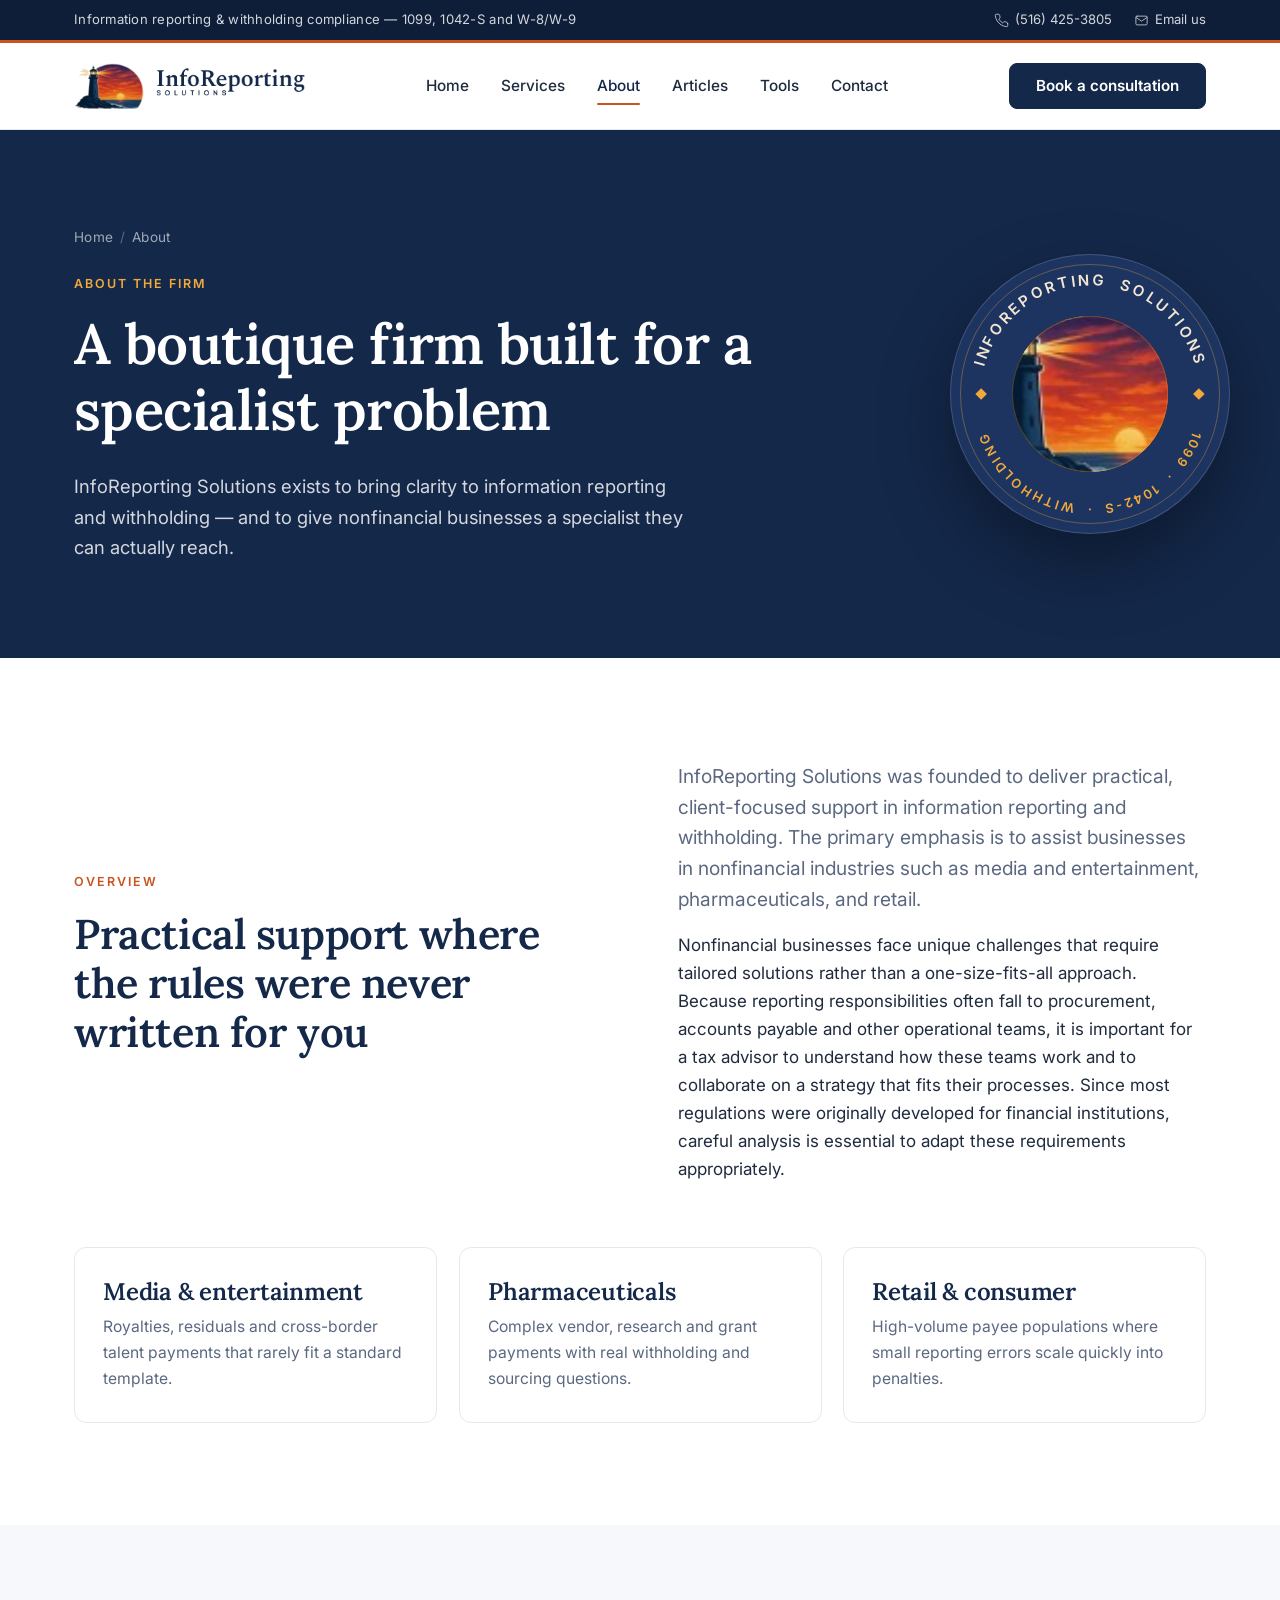
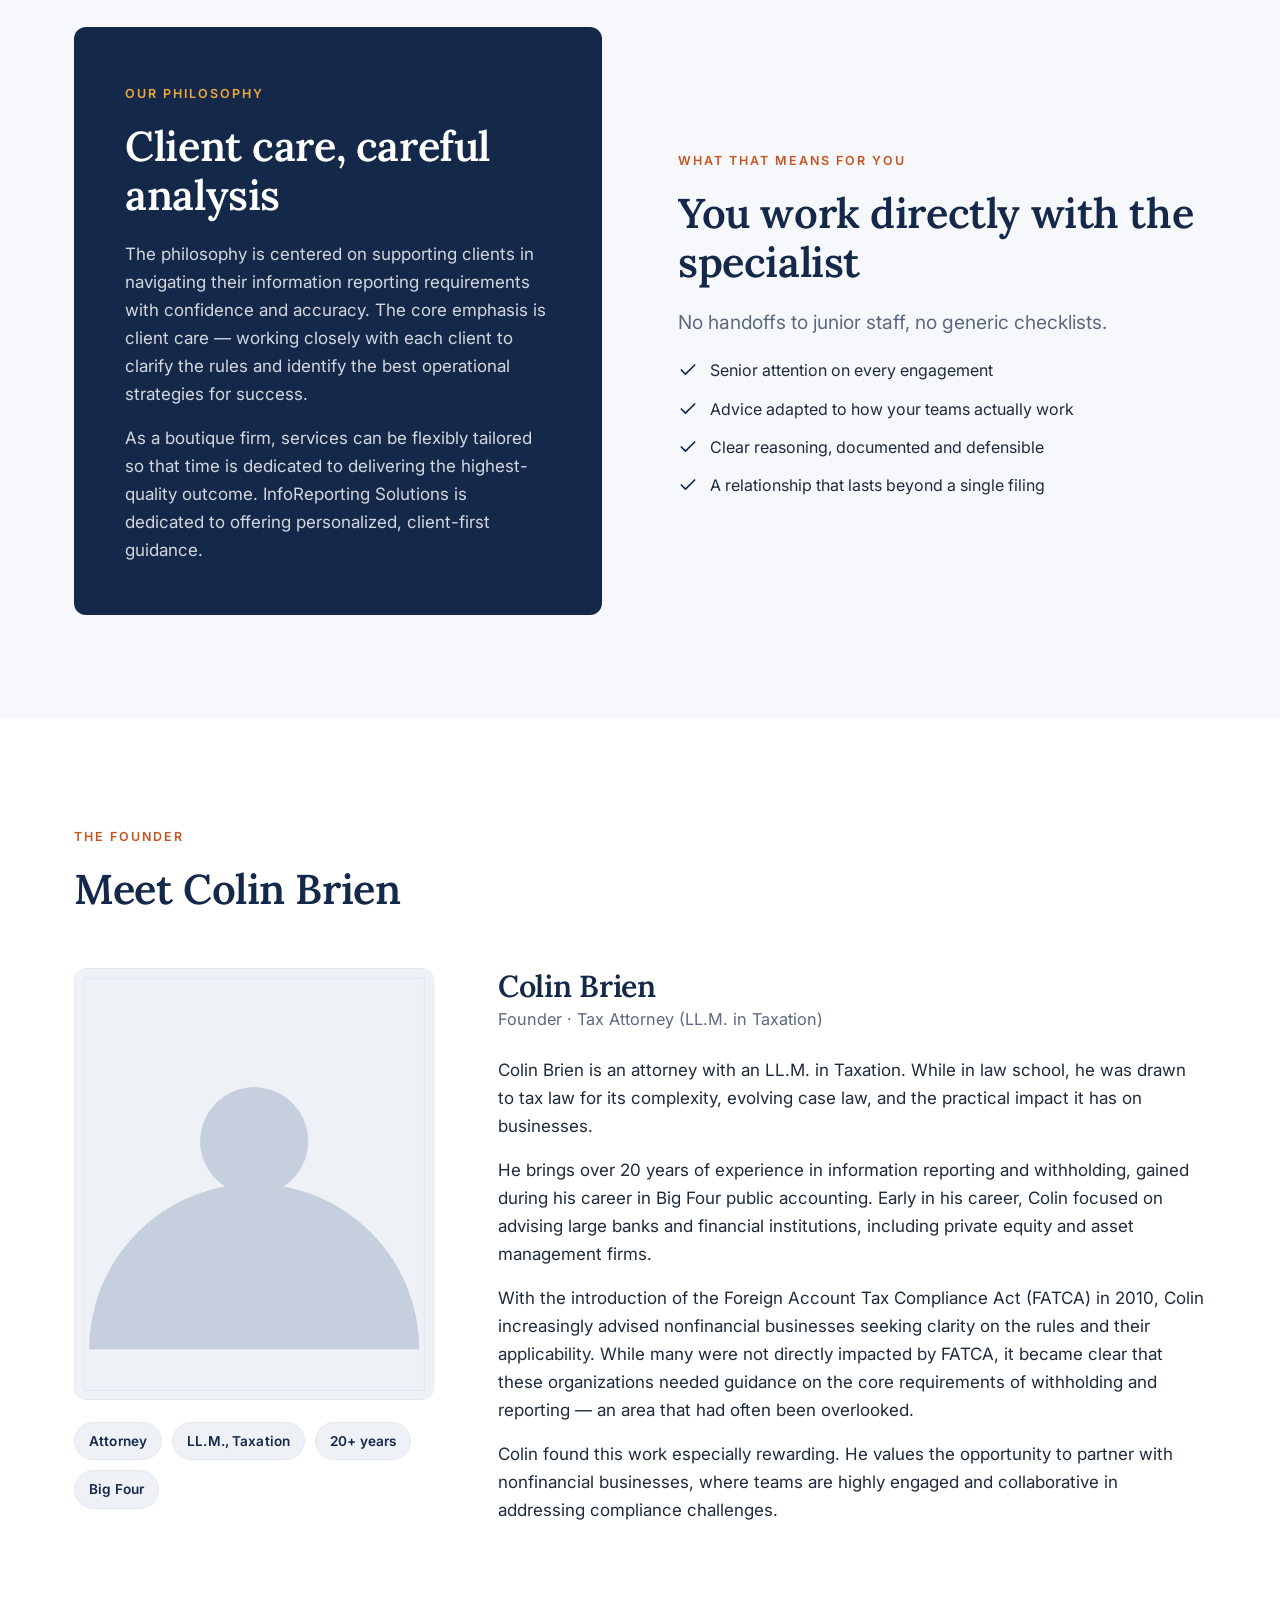
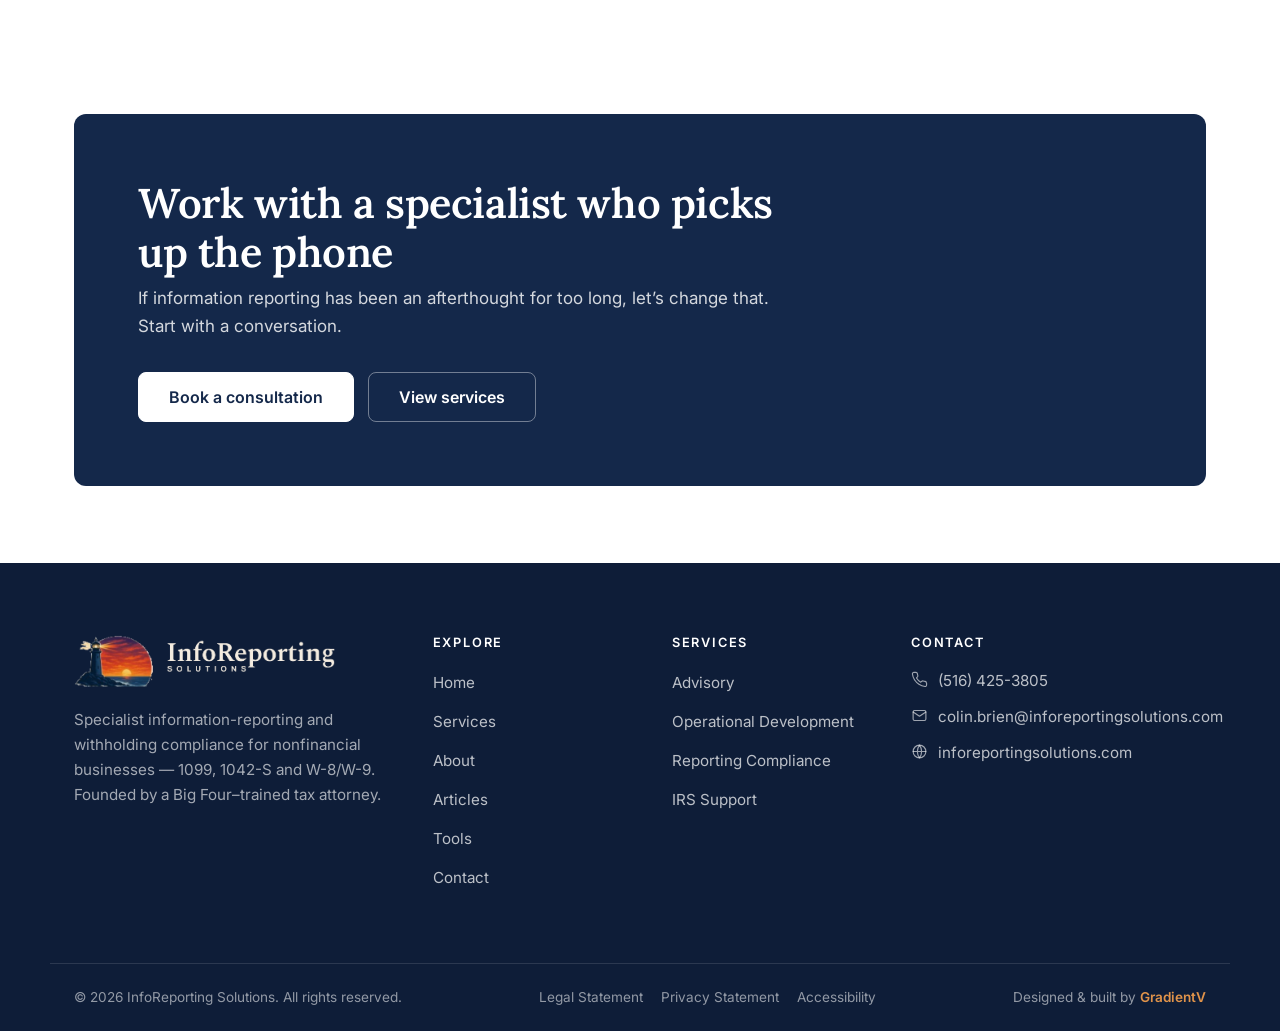
==== commit e2c7cd95: "Updated legal." ====
--- a/about.html
+++ b/about.html
@@ -244,6 +244,11 @@
     </div>
     <div class="container site-footer__bottom">
       <span>&copy; <span data-year>2026</span> InfoReporting Solutions. All rights reserved.</span>
+      <nav class="footer-legal" aria-label="Legal">
+        <a href="legal.html">Legal Statement</a>
+        <a href="privacy.html">Privacy Statement</a>
+        <a href="accessibility.html">Accessibility</a>
+      </nav>
       <span>Designed &amp; built by <a class="gv" href="https://gradientv.com" target="_blank" rel="noopener">GradientV</a></span>
     </div>
   </footer>
--- a/assets/css/styles.css
+++ b/assets/css/styles.css
@@ -551,6 +551,7 @@
 .site-footer__bottom a:hover { color: #fff; }
 .site-footer__bottom .gv { color: #e0934a; font-weight: 600; }
 .site-footer__bottom .gv:hover { color: #eaa563; }
+.footer-legal { display: flex; flex-wrap: wrap; gap: 8px 18px; }
 
 /* 17. Utilities & motion ------------------------------------------------- */
 .mt-0 { margin-top: 0; }
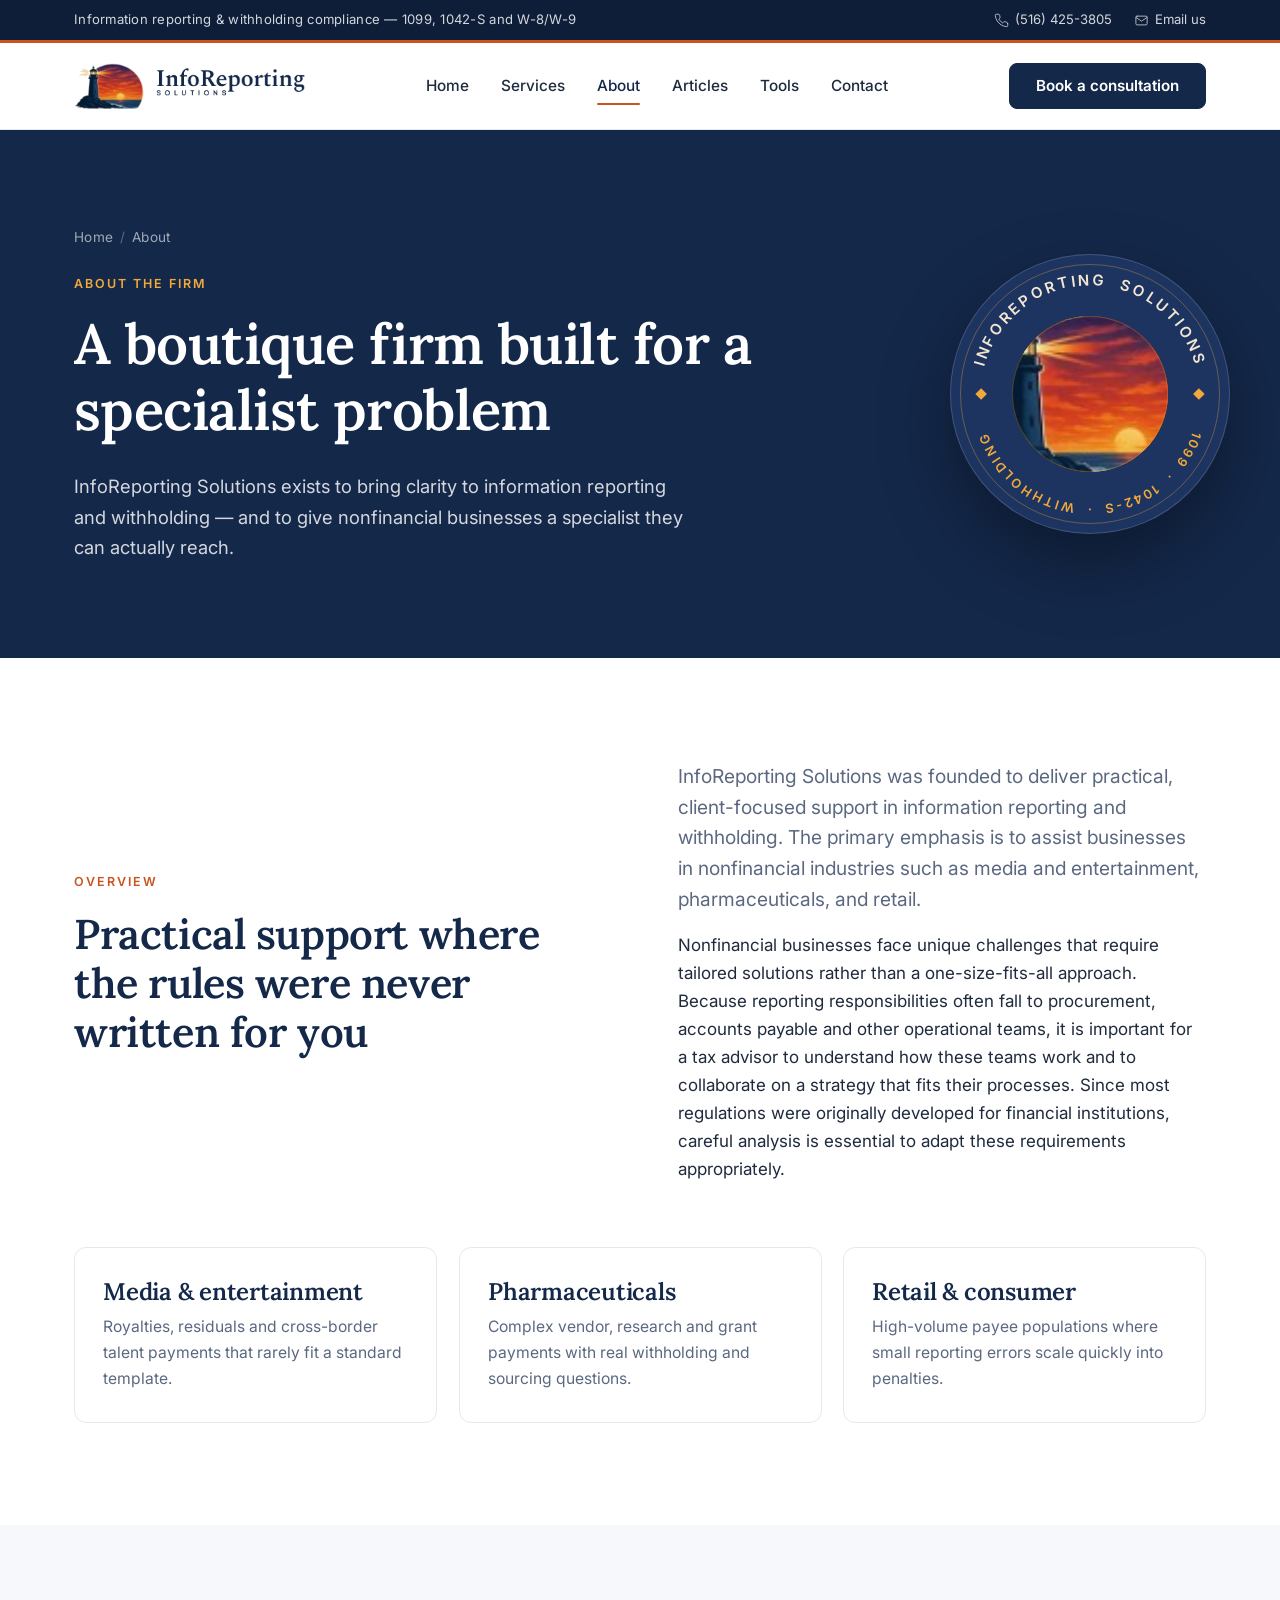
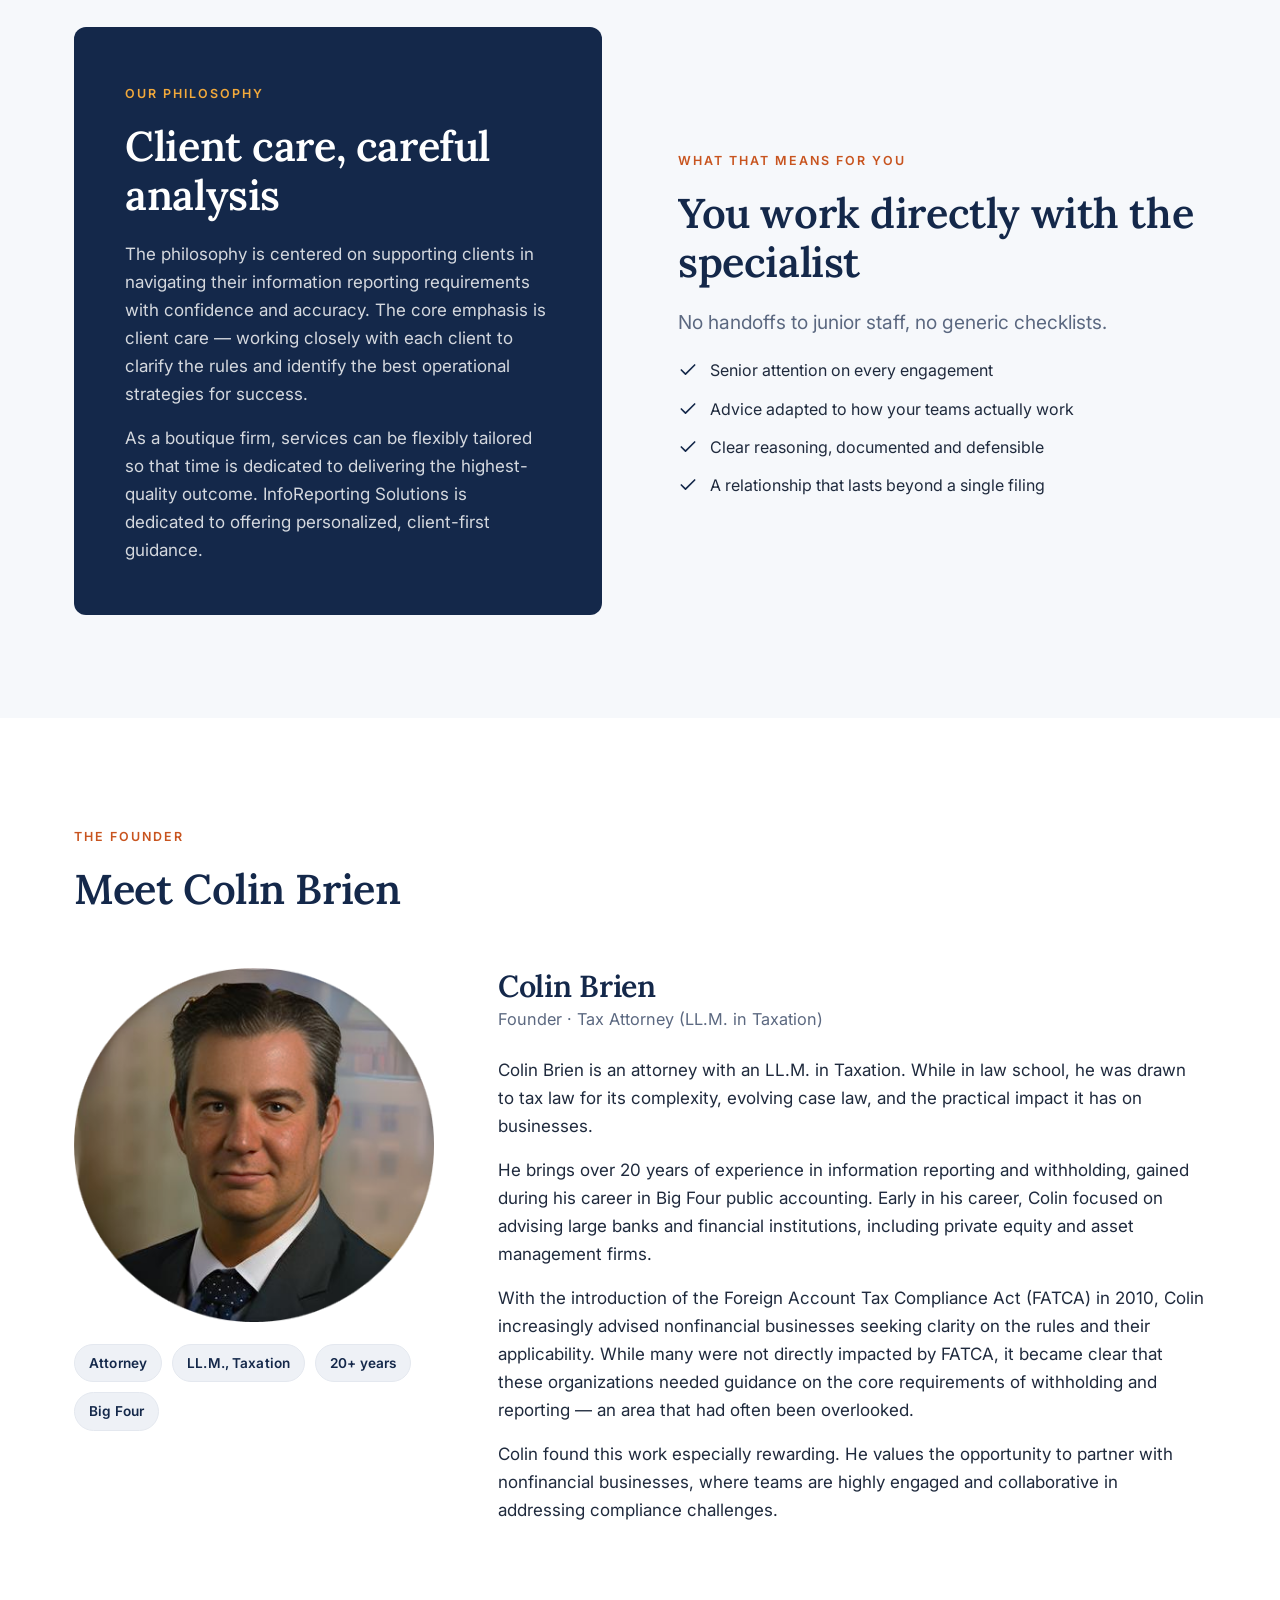
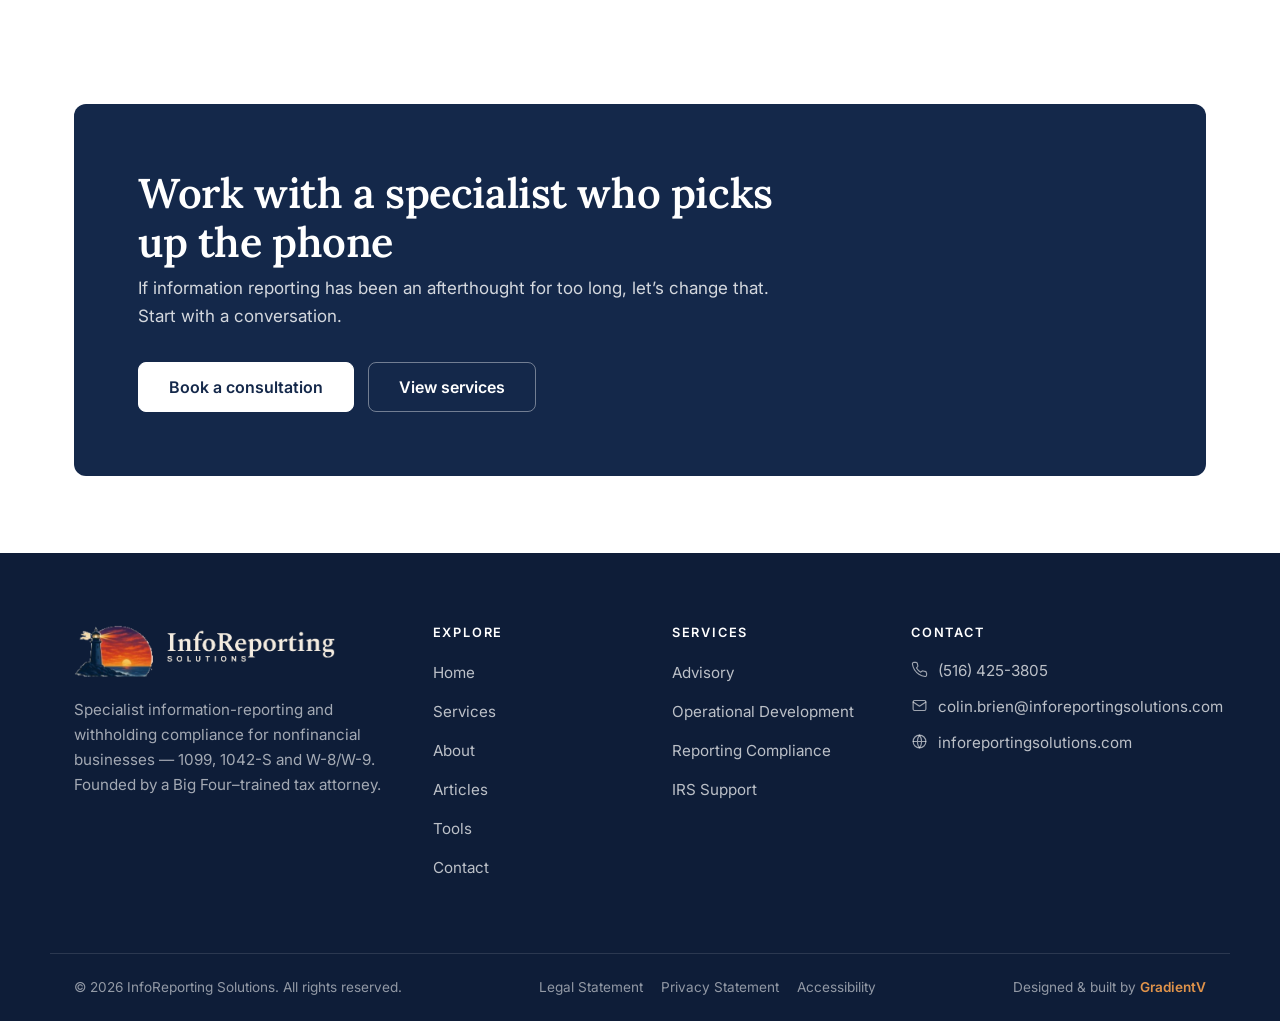
==== commit 8b5a2844: "Articles update. Headshot update." ====
--- a/about.html
+++ b/about.html
@@ -158,7 +158,7 @@
         <div class="profile">
           <div data-reveal>
             <div class="profile__photo">
-              <img src="assets/images/founder-placeholder.jpg" alt="Colin Brien, Founder — portrait placeholder" />
+              <img src="assets/images/founder-colin-brien.png" alt="Colin Brien, Founder" />
             </div>
             <ul class="credentials" style="margin-top:1.4rem">
               <li>Attorney</li>
--- a/assets/css/styles.css
+++ b/assets/css/styles.css
@@ -437,7 +437,6 @@
 .profile { display: grid; grid-template-columns: 360px 1fr; gap: clamp(36px, 5vw, 64px); align-items: start; }
 .profile__photo {
   border-radius: var(--radius); overflow: hidden;
-  border: 1px solid var(--line); background: var(--paper-2);
 }
 .profile__photo img { width: 100%; display: block; }
 .profile__name { font-size: 1.9rem; margin-bottom: .15rem; }
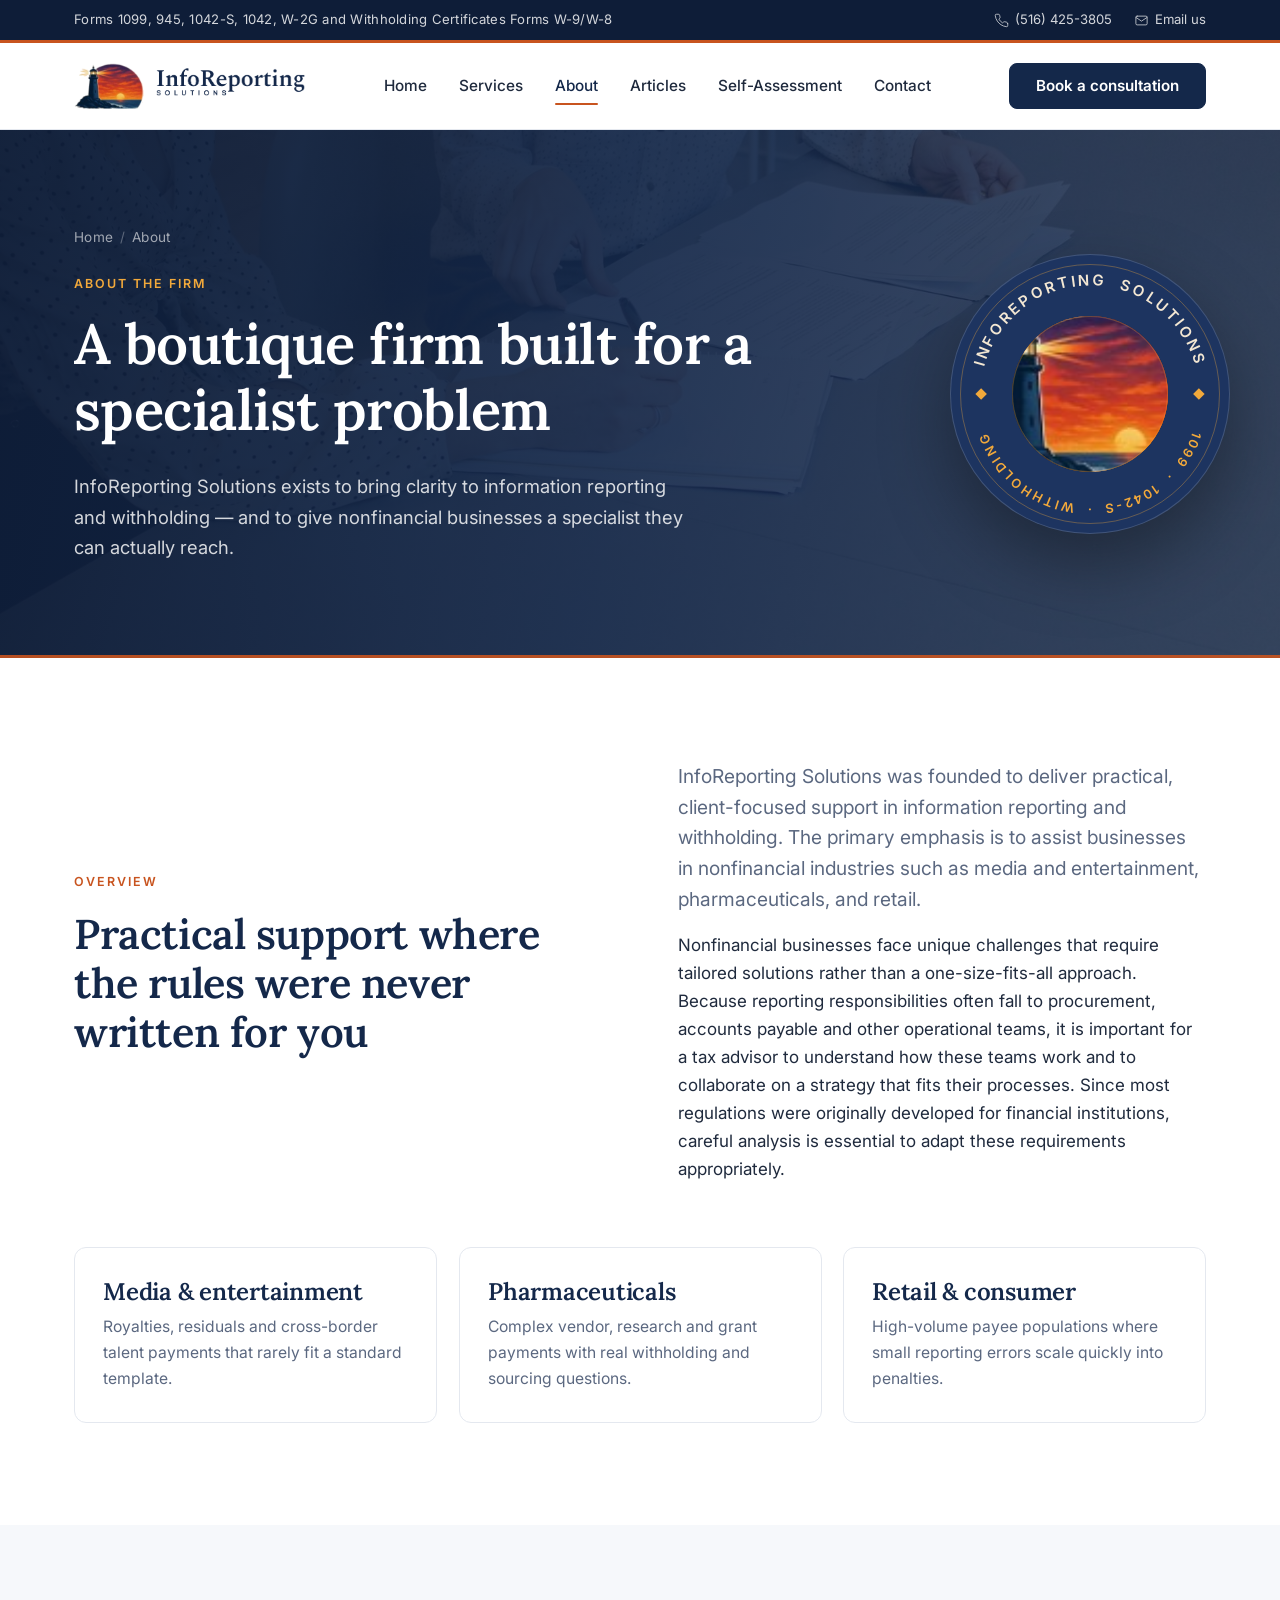
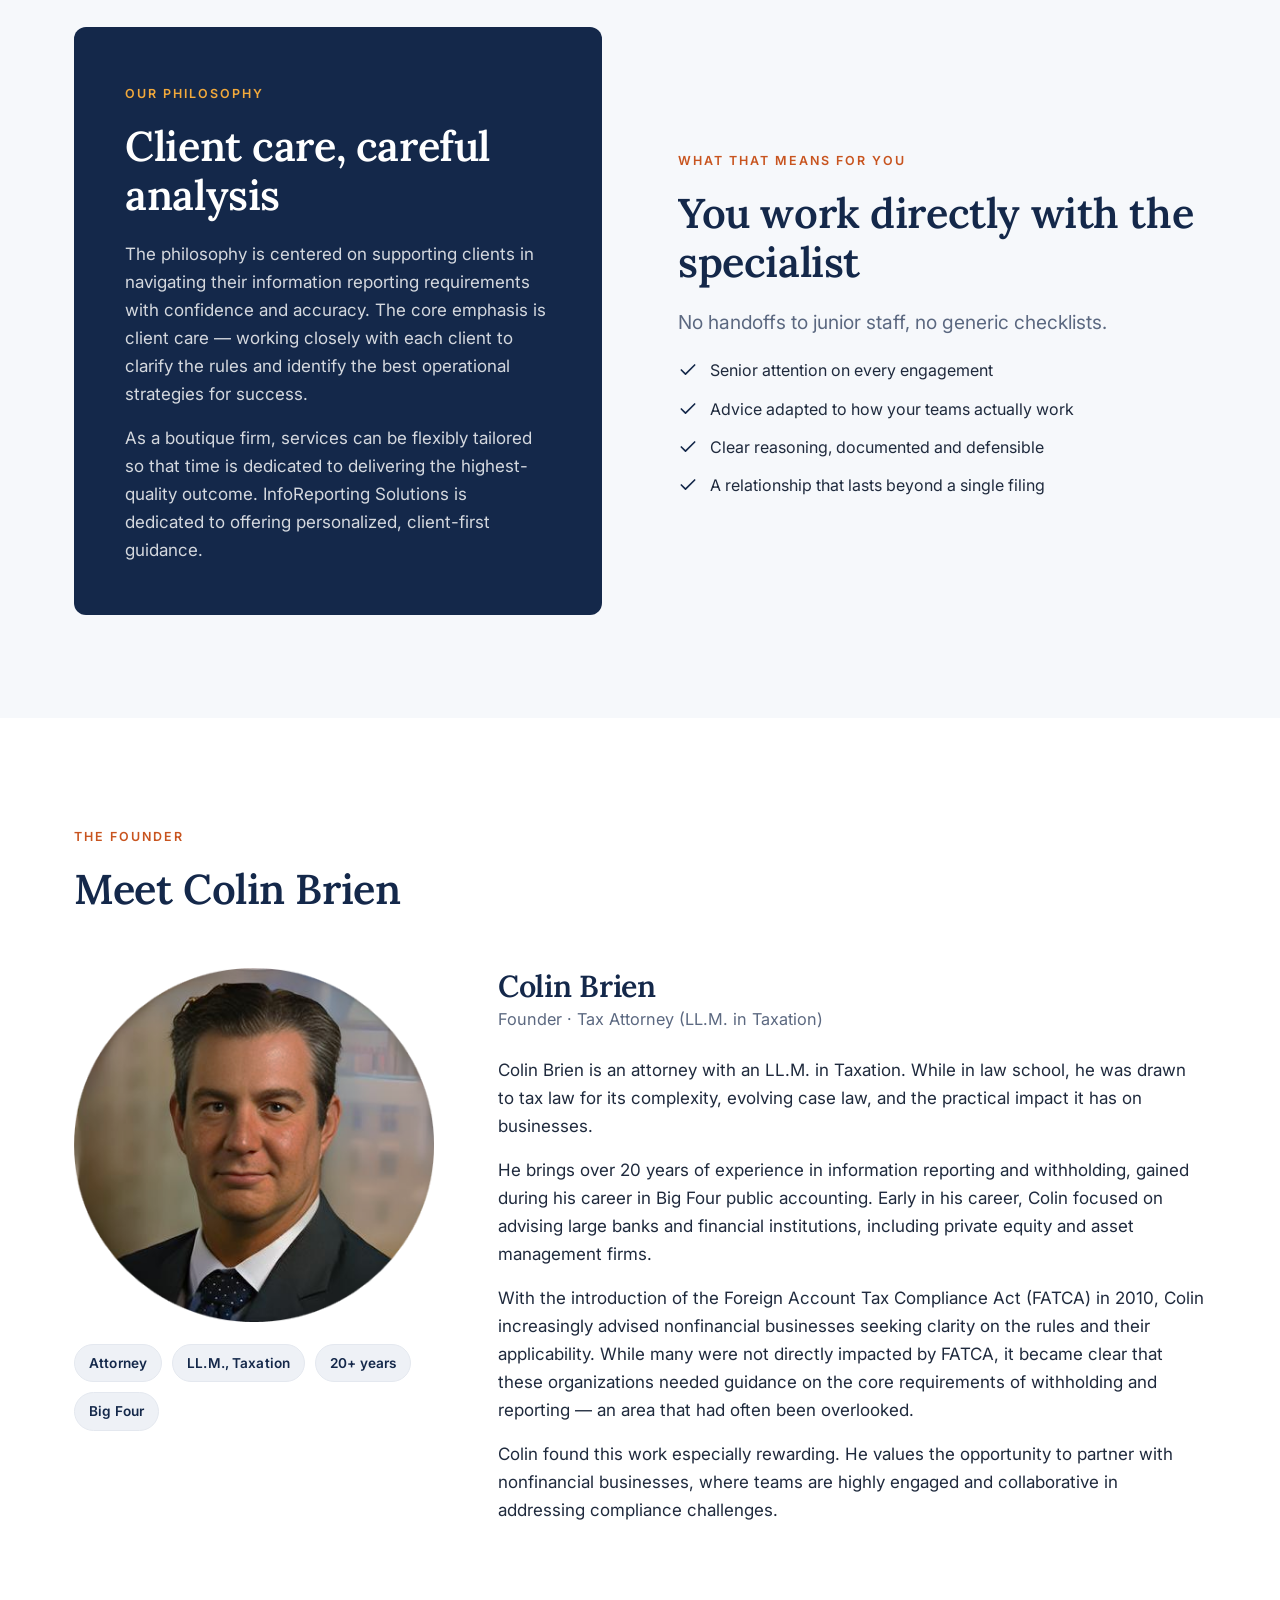
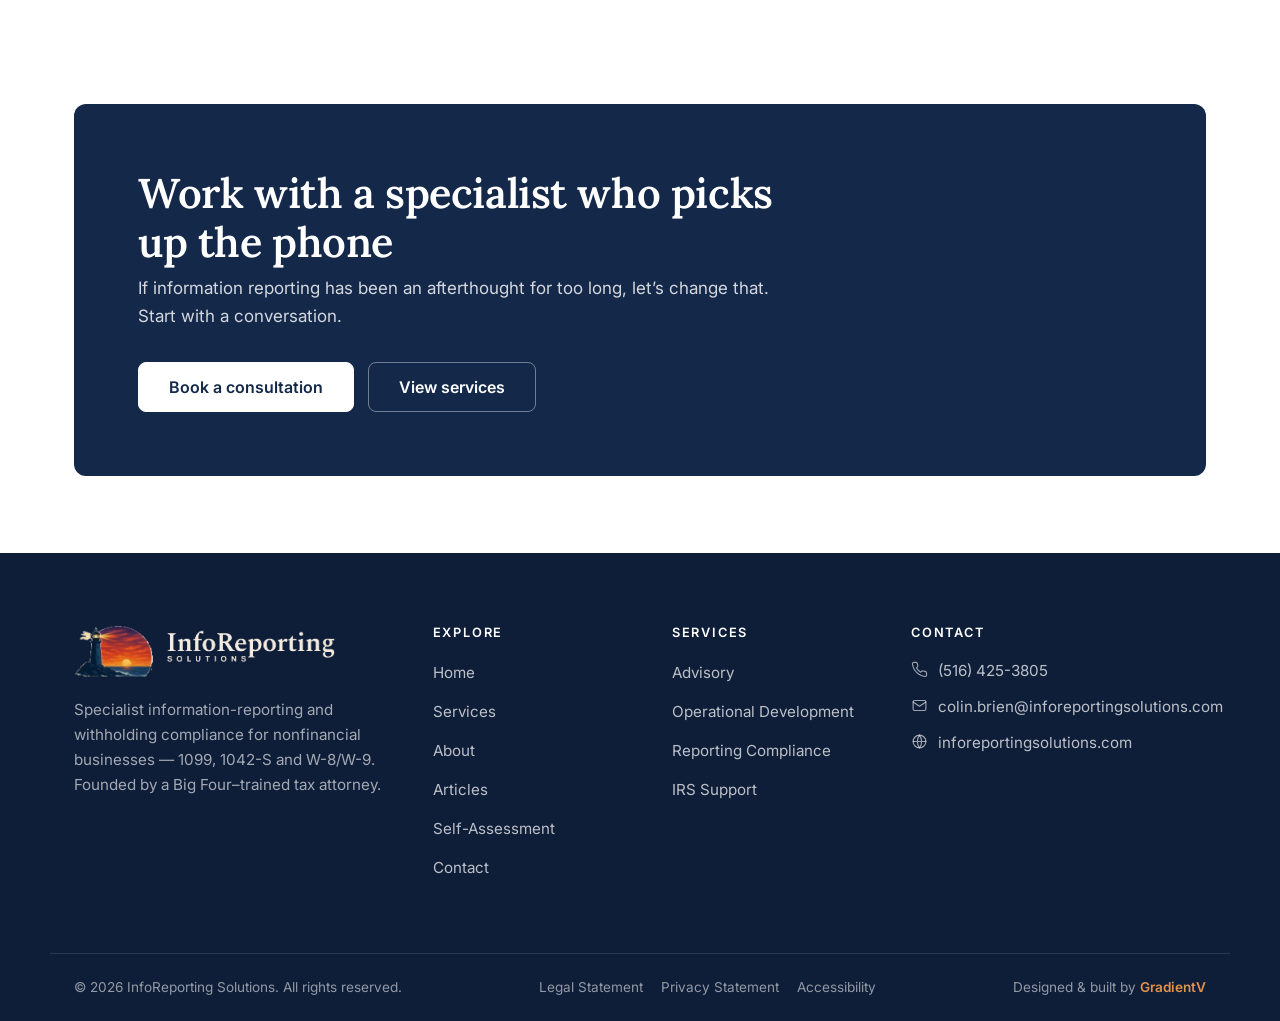
==== commit cfa5a9b2: "Update." ====
--- a/about.html
+++ b/about.html
@@ -22,7 +22,7 @@
   <!-- Top utility bar -->
   <div class="topbar">
     <div class="container topbar__inner">
-      <span class="topbar__tag">Information reporting &amp; withholding compliance — 1099, 1042-S and W-8/W-9</span>
+      <span class="topbar__tag">Forms 1099, 945, 1042-S, 1042, W-2G and Withholding Certificates Forms W-9/W-8</span>
       <div class="topbar__contact">
         <a href="tel:+15164253805">
           <svg viewBox="0 0 24 24" fill="none" stroke-width="1.6" stroke-linecap="round" stroke-linejoin="round"><path d="M22 16.9v3a2 2 0 0 1-2.2 2 19.8 19.8 0 0 1-8.6-3.1 19.5 19.5 0 0 1-6-6A19.8 19.8 0 0 1 2 4.2 2 2 0 0 1 4 2h3a2 2 0 0 1 2 1.7c.1.9.3 1.8.6 2.6a2 2 0 0 1-.5 2.1L7.8 9.8a16 16 0 0 0 6 6l1.4-1.3a2 2 0 0 1 2.1-.5c.8.3 1.7.5 2.6.6a2 2 0 0 1 1.7 2z"/></svg>
@@ -46,8 +46,8 @@
         <a href="index.html">Home</a>
         <a href="services.html">Services</a>
         <a href="about.html" class="is-active">About</a>
-        <a href="insights.html">Articles</a>
-        <a href="compliance-tools.html">Tools</a>
+        <a href="articles.html">Articles</a>
+        <a href="self-assessment.html">Self-Assessment</a>
         <a href="contact.html">Contact</a>
       </nav>
       <div class="header-actions">
@@ -61,7 +61,10 @@
   <main id="main">
 
     <!-- Page hero -->
-    <section class="page-hero">
+    <section class="page-hero page-hero--media">
+      <div class="page-hero__bg" aria-hidden="true">
+        <img src="assets/images/stock/documents-review.jpg" alt="" />
+      </div>
       <div class="container">
         <div class="page-hero__seal" aria-hidden="true">
           <div class="seal">
@@ -210,8 +213,8 @@
           <li><a href="index.html">Home</a></li>
           <li><a href="services.html">Services</a></li>
           <li><a href="about.html">About</a></li>
-          <li><a href="insights.html">Articles</a></li>
-          <li><a href="compliance-tools.html">Tools</a></li>
+          <li><a href="articles.html">Articles</a></li>
+          <li><a href="self-assessment.html">Self-Assessment</a></li>
           <li><a href="contact.html">Contact</a></li>
         </ul>
       </div>
--- a/assets/css/styles.css
+++ b/assets/css/styles.css
@@ -728,7 +728,28 @@
 }
 .tool-meta a { color: var(--accent); text-decoration: underline; text-underline-offset: 2px; }
 
-/* Tool selection cards (Compliance Tools landing) */
+/* Optional subscribe bar above the self-assessment */
+.subscribe {
+  max-width: 820px; margin: 0 auto 26px;
+  background: #fff; border: 1px solid var(--line); border-radius: var(--radius);
+  box-shadow: var(--shadow); padding: clamp(22px, 3vw, 30px);
+  display: grid; gap: 16px;
+}
+.subscribe__title { font-size: 1.2rem; margin: 0 0 6px; }
+.subscribe__note { font-size: .9rem; color: var(--muted); line-height: 1.6; margin: 0; }
+.subscribe__row { display: flex; gap: 12px; flex-wrap: wrap; }
+.subscribe__row input {
+  flex: 1 1 240px; font-family: var(--sans); font-size: 1rem; color: var(--ink);
+  padding: 12px 14px; border: 1px solid var(--line-2); border-radius: 8px; background: #fff;
+  transition: border-color .18s var(--ease), box-shadow .18s var(--ease);
+}
+.subscribe__row input::placeholder { color: var(--muted-2); }
+.subscribe__row input:focus { outline: none; border-color: var(--navy); box-shadow: 0 0 0 3px rgba(20,40,74,.1); }
+.subscribe__row .btn { flex: 0 0 auto; }
+.subscribe__status { margin: 0; }
+@media (max-width: 620px) { .subscribe__row .btn { width: 100%; } }
+
+/* Tool selection cards (Self-Assessment landing) */
 .tool-card { display: flex; flex-direction: column; }
 .tool-card .tag { align-self: flex-start; margin-bottom: 14px; }
 .tool-card p { flex: 1; }
@@ -738,3 +759,109 @@
   display: flex; align-items: center; gap: .4em;
 }
 .tool-card__time svg { width: 16px; height: 16px; stroke: var(--muted-2); }
+
+/* 21. Photography — navy-tinted imagery that blends with the palette ------ */
+
+/* Page-hero background photo (inner pages). The image is heavily navy-tinted
+   so white hero text stays legible and the shot reads as subtle texture
+   behind the brand seal rather than a competing image. */
+.page-hero__bg { position: absolute; inset: 0; z-index: 0; overflow: hidden; }
+.page-hero__bg img { width: 100%; height: 100%; object-fit: cover; object-position: center; }
+.page-hero--media::before {
+  content: ""; position: absolute; inset: 0; z-index: 1; pointer-events: none;
+  background:
+    linear-gradient(100deg,
+      rgba(14,29,56,.97) 0%,
+      rgba(20,40,74,.93) 48%,
+      rgba(20,40,74,.80) 100%);
+}
+/* Thin sunset rule at the base ties the photo band to the brand accent */
+.page-hero--media::after {
+  content: ""; position: absolute; left: 0; right: 0; bottom: 0; height: 3px; z-index: 1;
+  background: var(--accent); opacity: .9; pointer-events: none;
+}
+.page-hero--media .container { position: relative; z-index: 2; }
+
+/* Inline framed photo (feature bands + service rows) — rounded, bordered,
+   matches the card language. .feature__media already exists; this adds a
+   drop shadow + fixed aspect so shots crop consistently. */
+.feature__media { box-shadow: var(--shadow-md); }
+.feature__media img { aspect-ratio: 4 / 3; }
+
+.media-frame {
+  margin-top: 26px; border-radius: var(--radius); overflow: hidden;
+  border: 1px solid var(--line); box-shadow: var(--shadow-md);
+}
+.media-frame img { width: 100%; display: block; aspect-ratio: 16 / 7; object-fit: cover; }
+
+/* Full-bleed navy image band (mid-page feature strip) */
+.media-band { position: relative; overflow: hidden; background: var(--navy); color: #fff; }
+.media-band__bg { position: absolute; inset: 0; z-index: 0; }
+.media-band__bg img { width: 100%; height: 100%; object-fit: cover; object-position: center 40%; }
+.media-band::before {
+  content: ""; position: absolute; inset: 0; z-index: 1; pointer-events: none;
+  background:
+    linear-gradient(100deg,
+      rgba(14,29,56,.95) 0%,
+      rgba(20,40,74,.88) 50%,
+      rgba(20,40,74,.72) 100%);
+}
+.media-band__inner {
+  position: relative; z-index: 2; max-width: 620px;
+  padding-block: clamp(56px, 7vw, 92px);
+}
+.media-band h2 { color: #fff; }
+.media-band p { color: rgba(255,255,255,.84); }
+.media-band .link-arrow { color: var(--gold); margin-top: 1.5rem; }
+.media-band .link-arrow:hover { color: #fff; }
+
+/* 22. Announcement pop-up (home) ---------------------------------------- */
+.announce {
+  position: fixed; inset: 0; z-index: 300;
+  display: flex; align-items: center; justify-content: center;
+  padding: 24px;
+}
+.announce[hidden] { display: none; }
+.announce__backdrop {
+  position: absolute; inset: 0; background: rgba(14,29,56,.55);
+  opacity: 0; transition: opacity .28s var(--ease);
+}
+.announce__dialog {
+  position: relative; width: min(440px, 100%);
+  background: #fff; border-radius: var(--radius);
+  box-shadow: 0 30px 70px rgba(14,29,56,.34);
+  border-top: 3px solid var(--accent);
+  padding: clamp(28px, 4vw, 38px);
+  transform: translateY(10px) scale(.98); opacity: 0;
+  transition: transform .3s var(--ease), opacity .3s var(--ease);
+}
+.announce.is-open .announce__backdrop { opacity: 1; }
+.announce.is-open .announce__dialog { transform: none; opacity: 1; }
+.announce__close {
+  position: absolute; top: 12px; right: 12px;
+  width: 38px; height: 38px; border: 0; background: transparent;
+  color: var(--muted); cursor: pointer; border-radius: 8px;
+  display: flex; align-items: center; justify-content: center;
+  transition: background .18s var(--ease), color .18s var(--ease);
+}
+.announce__close:hover { background: var(--paper); color: var(--navy); }
+.announce__close svg { width: 20px; height: 20px; }
+.announce__badge {
+  display: inline-block; font-family: var(--sans); font-size: .72rem; font-weight: 600;
+  letter-spacing: .12em; text-transform: uppercase; color: var(--accent);
+  background: var(--accent-tint); padding: 5px 12px; border-radius: 100px; margin-bottom: 16px;
+}
+.announce__title { font-size: 1.5rem; margin: 0 0 .5rem; }
+.announce__text { color: var(--muted); margin: 0 0 1.6rem; }
+.announce__actions { display: flex; gap: 12px; flex-wrap: wrap; }
+
+@media (prefers-reduced-motion: reduce) {
+  .announce__backdrop, .announce__dialog { transition: none; }
+}
+@media (max-width: 460px) {
+  .announce__actions .btn { width: 100%; }
+}
+
+@media (max-width: 860px) {
+  .feature__media img { aspect-ratio: 16 / 10; }
+}
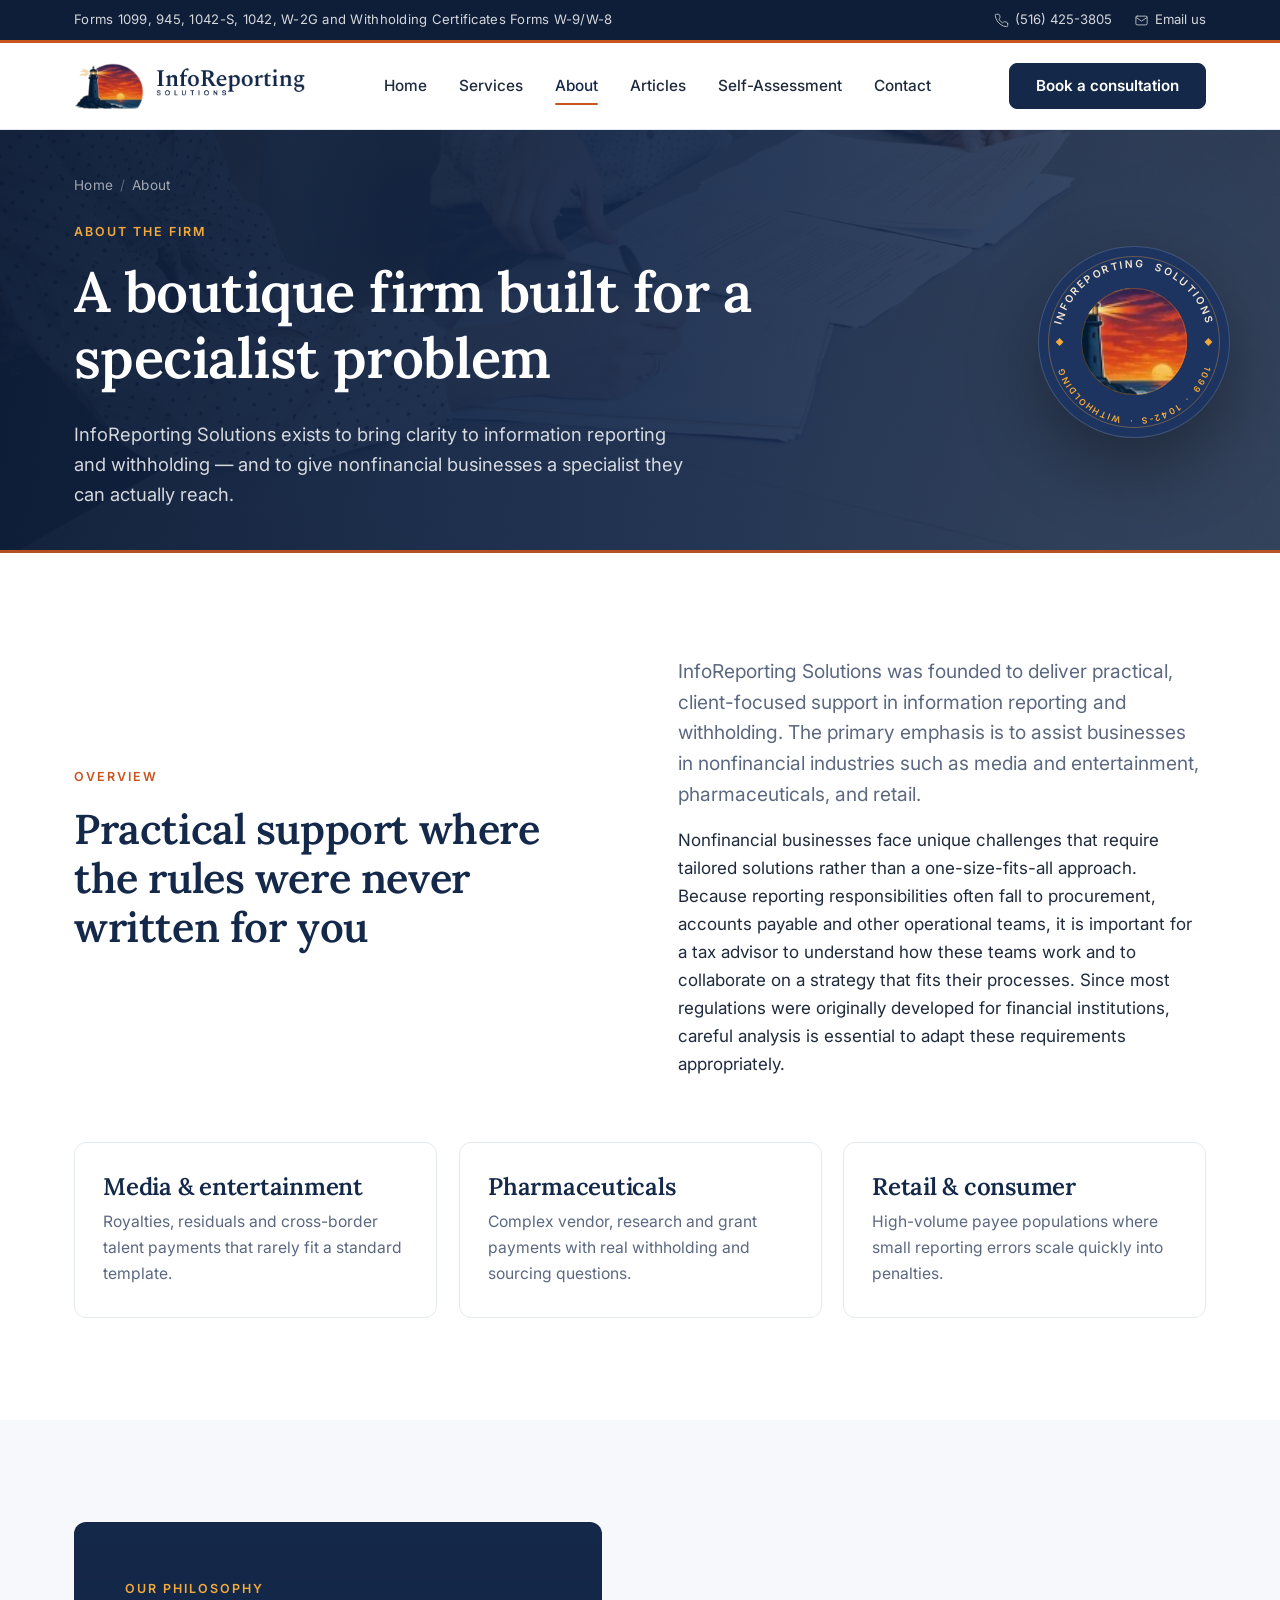
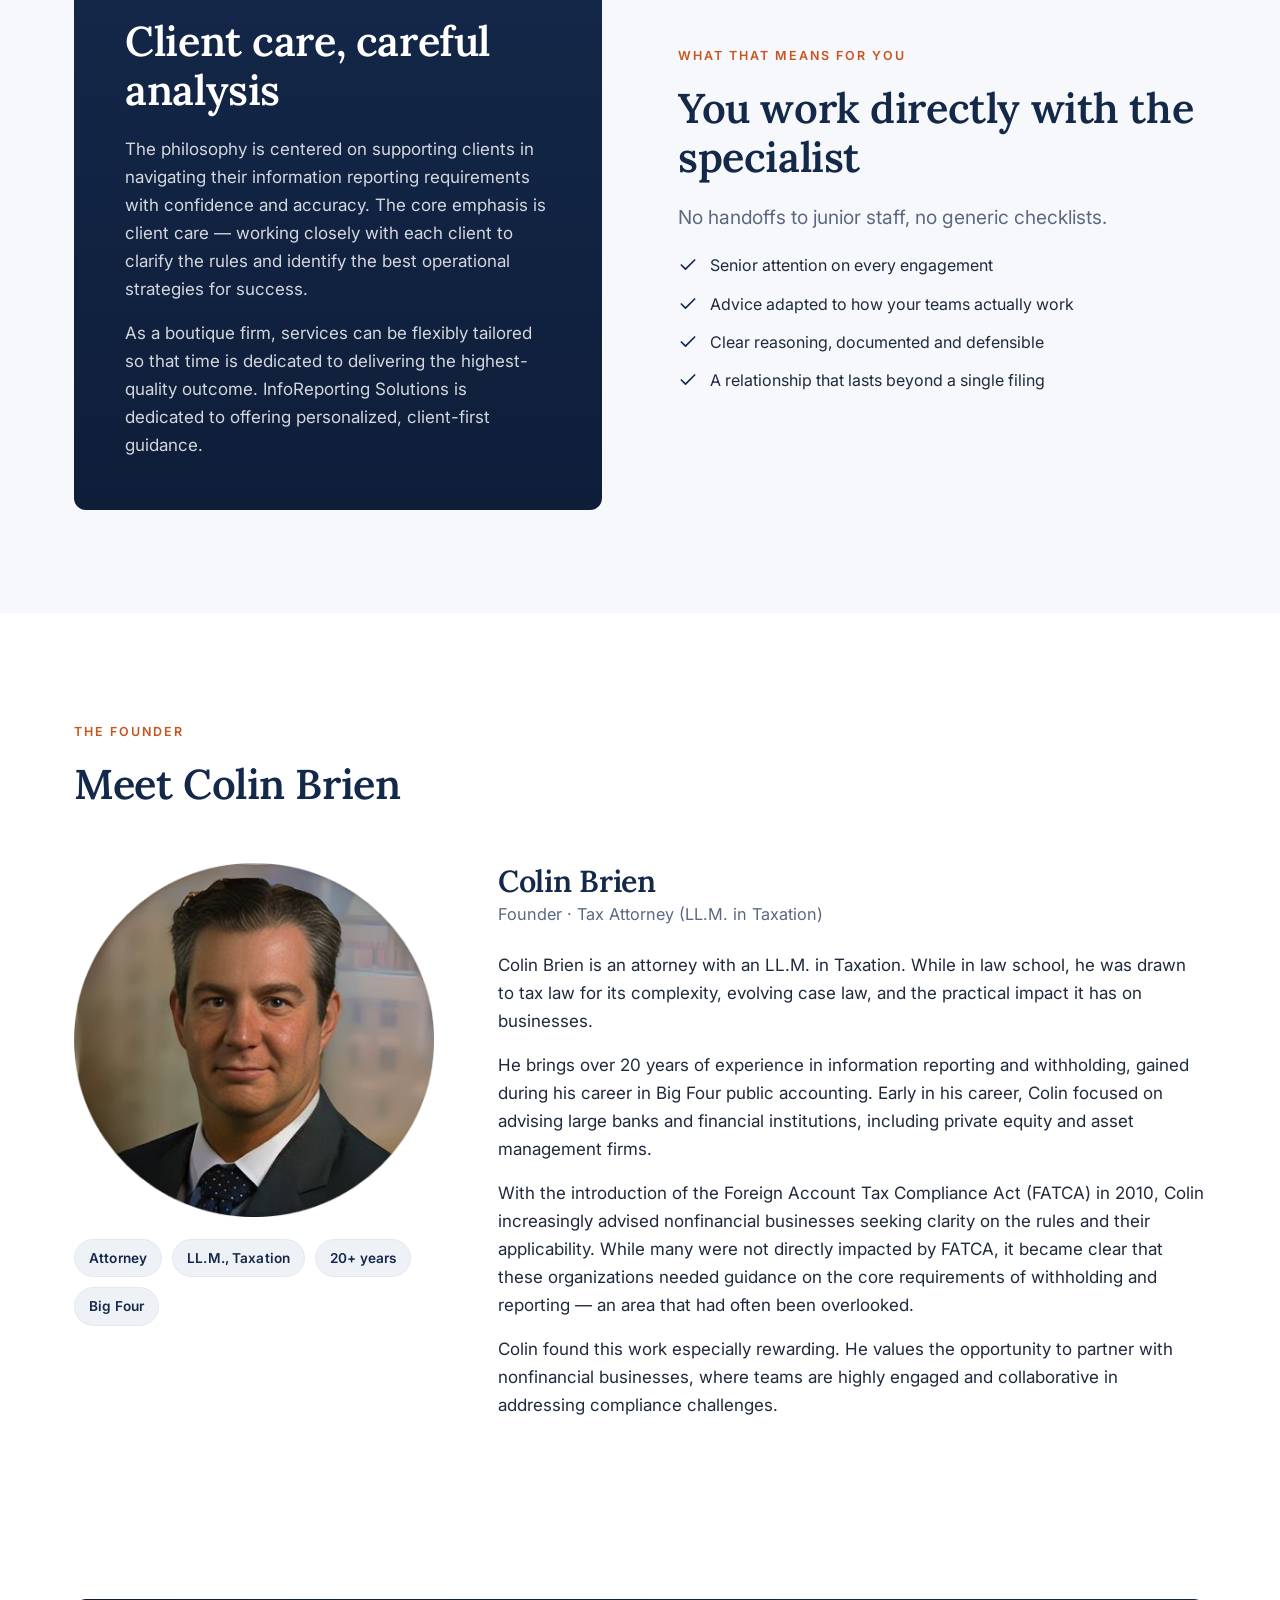
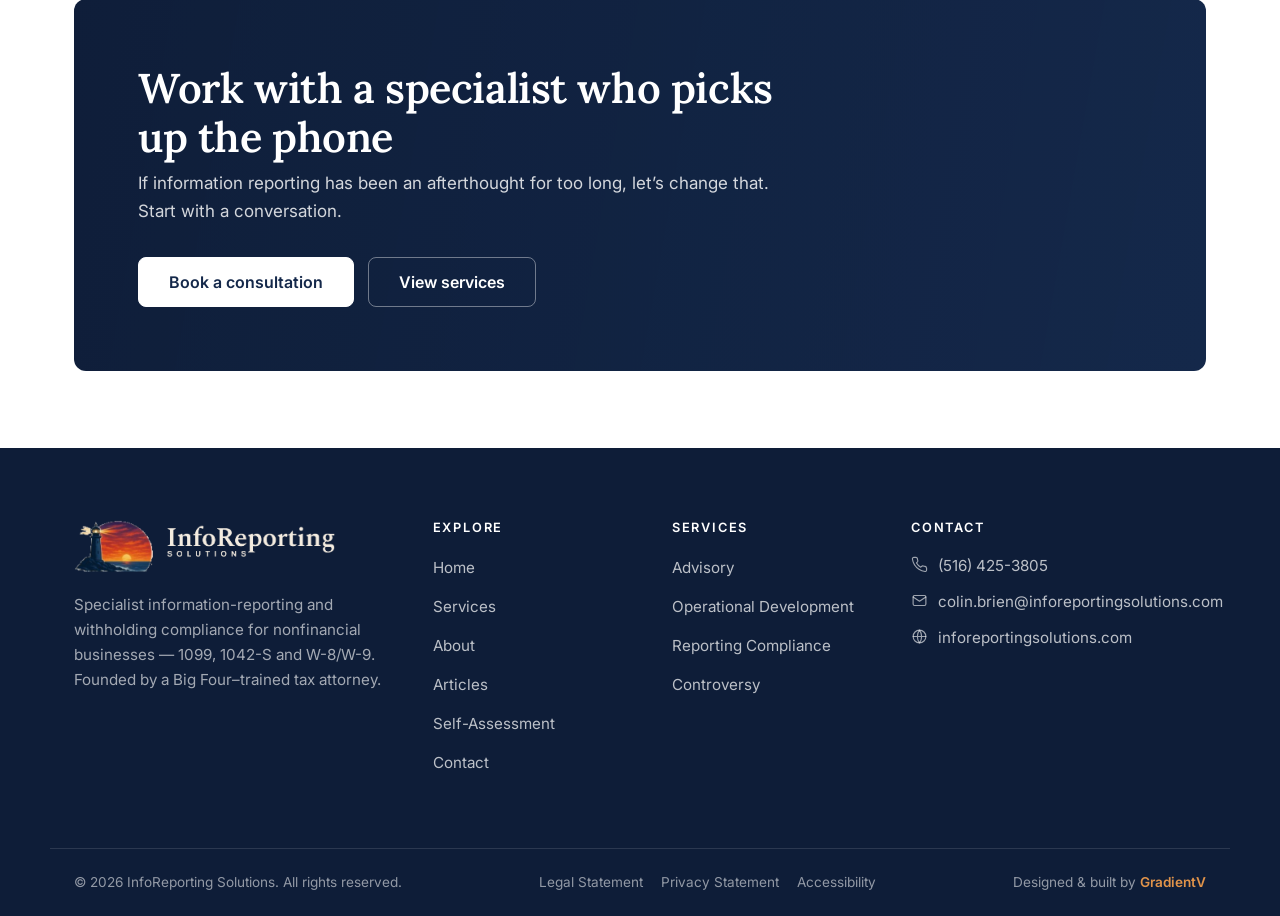
==== commit ef4aa31d: "Update." ====
--- a/about.html
+++ b/about.html
@@ -130,7 +130,7 @@
     <section class="section section--paper">
       <div class="container">
         <div class="feature">
-          <div class="panel-navy" data-reveal>
+          <div class="panel-navy panel-navy--photo" style="--photo:url('assets/images/stock/documents-detail.jpg')" data-reveal>
             <span class="eyebrow eyebrow--light">Our philosophy</span>
             <h2>Client care, careful analysis</h2>
             <p>The philosophy is centered on supporting clients in navigating their information reporting requirements with confidence and accuracy. The core emphasis is client care — working closely with each client to clarify the rules and identify the best operational strategies for success.</p>
@@ -185,7 +185,7 @@
     <!-- CTA band -->
     <section class="section section--tight">
       <div class="container">
-        <div class="cta" data-reveal>
+        <div class="cta cta--photo" style="--photo:url(&#39;assets/images/stock/documents-desk.jpg&#39;)" data-reveal>
           <div class="cta__text">
             <h2>Work with a specialist who picks up the phone</h2>
             <p>If information reporting has been an afterthought for too long, let&rsquo;s change that. Start with a conversation.</p>
@@ -224,7 +224,7 @@
           <li><a href="services.html#advisory">Advisory</a></li>
           <li><a href="services.html#operational">Operational Development</a></li>
           <li><a href="services.html#reporting">Reporting Compliance</a></li>
-          <li><a href="services.html#irs-support">IRS Support</a></li>
+          <li><a href="services.html#irs-support">Controversy</a></li>
         </ul>
       </div>
       <div class="footer-col">
--- a/assets/css/styles.css
+++ b/assets/css/styles.css
@@ -252,7 +252,7 @@
 .hero__inner {
   display: grid; grid-template-columns: 1.2fr .8fr;
   align-items: center; gap: clamp(32px, 5vw, 64px);
-  padding-block: clamp(40px, 5vw, 76px) clamp(32px, 4vw, 56px);
+  padding-block: clamp(22px, 2.8vw, 40px) clamp(20px, 2.4vw, 34px);
 }
 .hero__content { max-width: 680px; }
 .hero h1 { color: #fff; font-size: clamp(2rem, 4.6vw, 3.2rem); }
@@ -325,7 +325,7 @@
 /* Page hero (inner pages) */
 .page-hero { background: var(--navy); color: #fff; position: relative; overflow: hidden; }
 .page-hero .container { position: relative; }
-.page-hero__inner { padding-block: clamp(60px, 8vw, 96px); max-width: 760px; position: relative; z-index: 1; }
+.page-hero__inner { padding-block: clamp(26px, 3.4vw, 46px); max-width: 760px; position: relative; z-index: 1; }
 .page-hero h1 { color: #fff; }
 /* Decorative brand seal — anchored to the content container so it stays
    aligned with the text instead of flying to the viewport edge on wide screens */
@@ -333,7 +333,7 @@
   position: absolute; top: 50%; right: 0; transform: translateY(-50%);
   z-index: 0; pointer-events: none;
 }
-.page-hero .seal { width: clamp(200px, 22vw, 280px); }
+.page-hero .seal { width: clamp(146px, 15vw, 200px); }
 @media (max-width: 1060px) { .page-hero__seal { display: none; } }
 .page-hero p { color: rgba(255,255,255,.82); font-size: 1.15rem; max-width: 620px; margin-top: 1rem; }
 .breadcrumb { font-size: .85rem; color: rgba(255,255,255,.6); margin-bottom: 1.25rem; letter-spacing: .02em; }
@@ -815,6 +815,39 @@
 .media-band .link-arrow { color: var(--gold); margin-top: 1.5rem; }
 .media-band .link-arrow:hover { color: #fff; }
 
+/* Home hero photo — same navy-tinted treatment as the inner-page heroes */
+.hero__bg { position: absolute; inset: 0; z-index: 0; overflow: hidden; }
+.hero__bg img { width: 100%; height: 100%; object-fit: cover; object-position: center; }
+.hero--media::before {
+  content: ""; position: absolute; inset: 0; z-index: 1; pointer-events: none;
+  background:
+    linear-gradient(100deg,
+      rgba(14,29,56,.96) 0%,
+      rgba(20,40,74,.90) 55%,
+      rgba(20,40,74,.80) 100%);
+}
+.hero--media .container { position: relative; z-index: 2; }
+
+/* Faded photo backgrounds — the image sits behind a heavy overlay so it reads
+   as subtle texture behind the content (no extra markup). Choose the image per
+   instance with the --photo custom property, e.g.
+   style="--photo:url('assets/images/stock/documents-desk.jpg')". */
+.panel-navy--photo {
+  background-image: linear-gradient(rgba(20,40,74,.87), rgba(14,29,56,.93)), var(--photo);
+  background-size: cover; background-position: center;
+}
+.cta--photo {
+  background-image: linear-gradient(100deg, rgba(14,29,56,.92), rgba(20,40,74,.85)), var(--photo);
+  background-size: cover; background-position: center;
+}
+.section--photo { position: relative; }
+.section--photo::before {
+  content: ""; position: absolute; inset: 0; z-index: 0; pointer-events: none;
+  background-image: linear-gradient(rgba(246,248,251,.89), rgba(238,241,246,.93)), var(--photo);
+  background-size: cover; background-position: center;
+}
+.section--photo > .container { position: relative; z-index: 1; }
+
 /* 22. Announcement pop-up (home) ---------------------------------------- */
 .announce {
   position: fixed; inset: 0; z-index: 300;
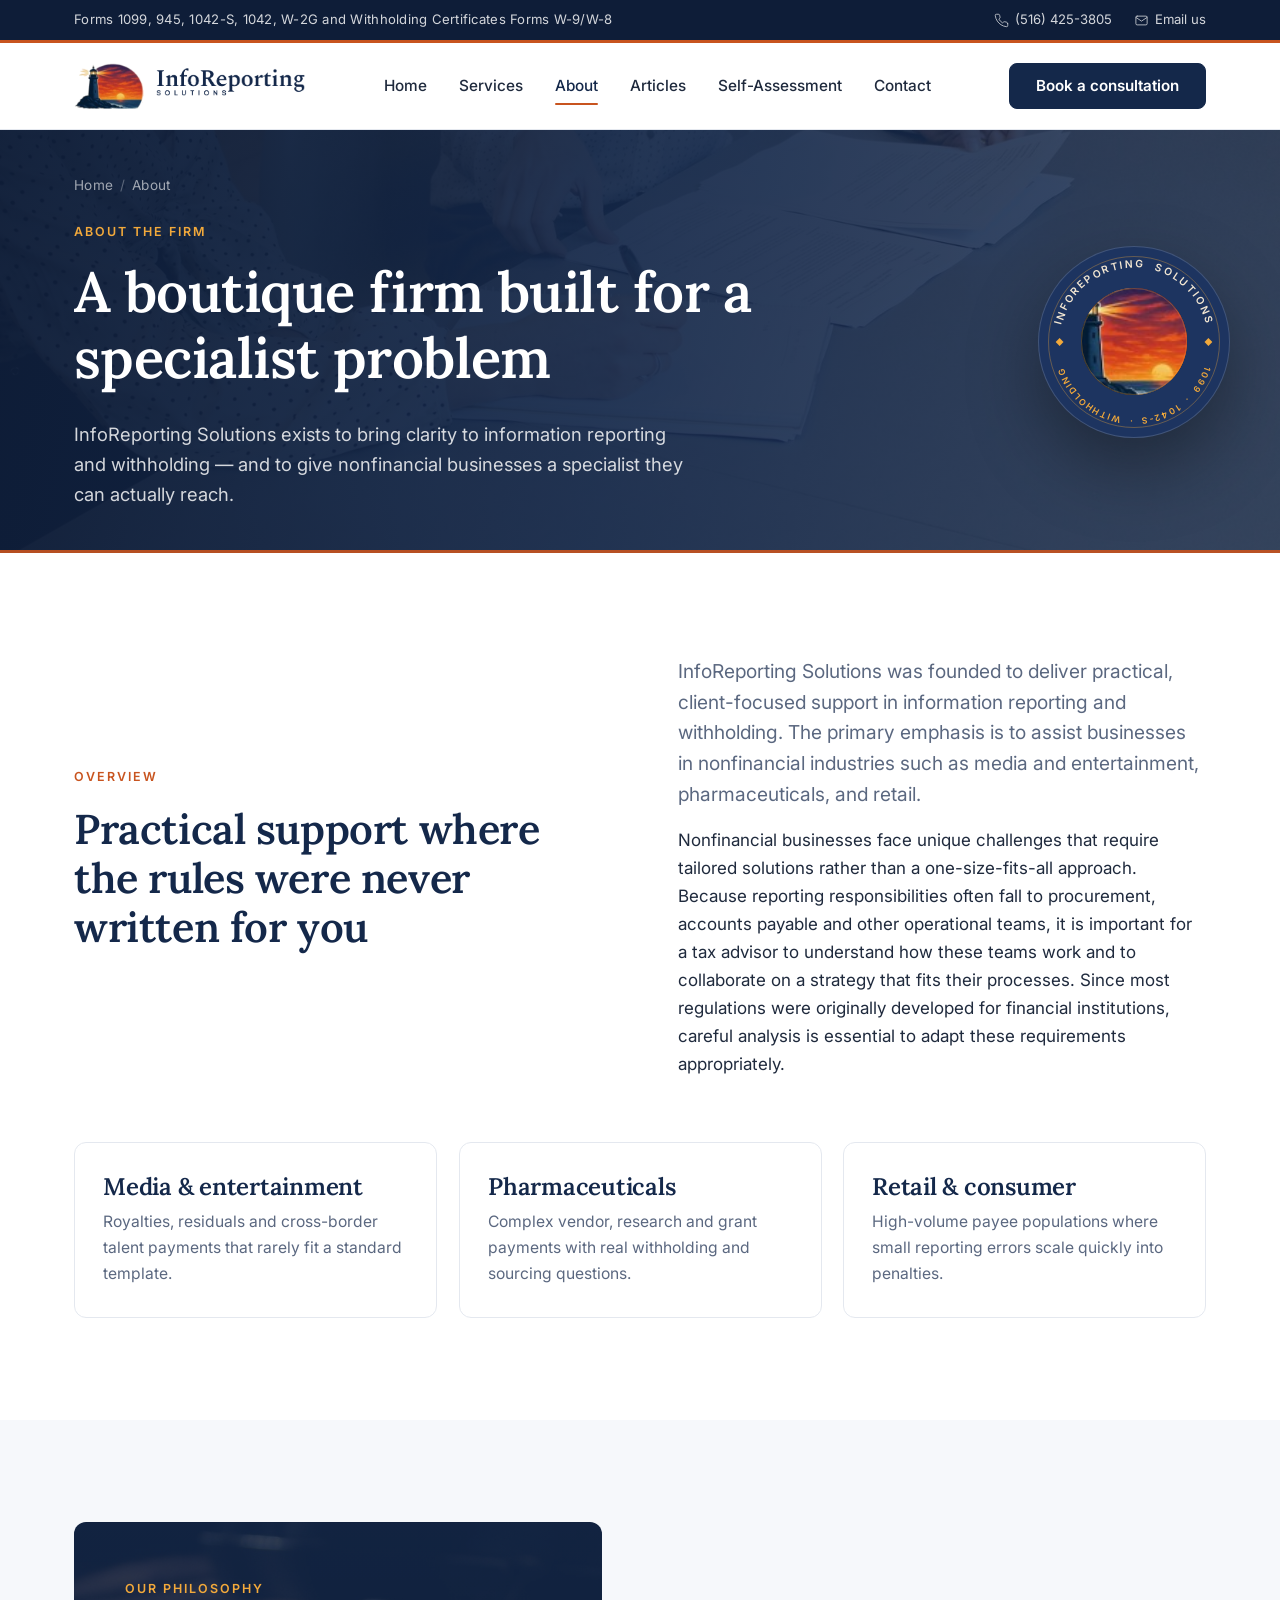
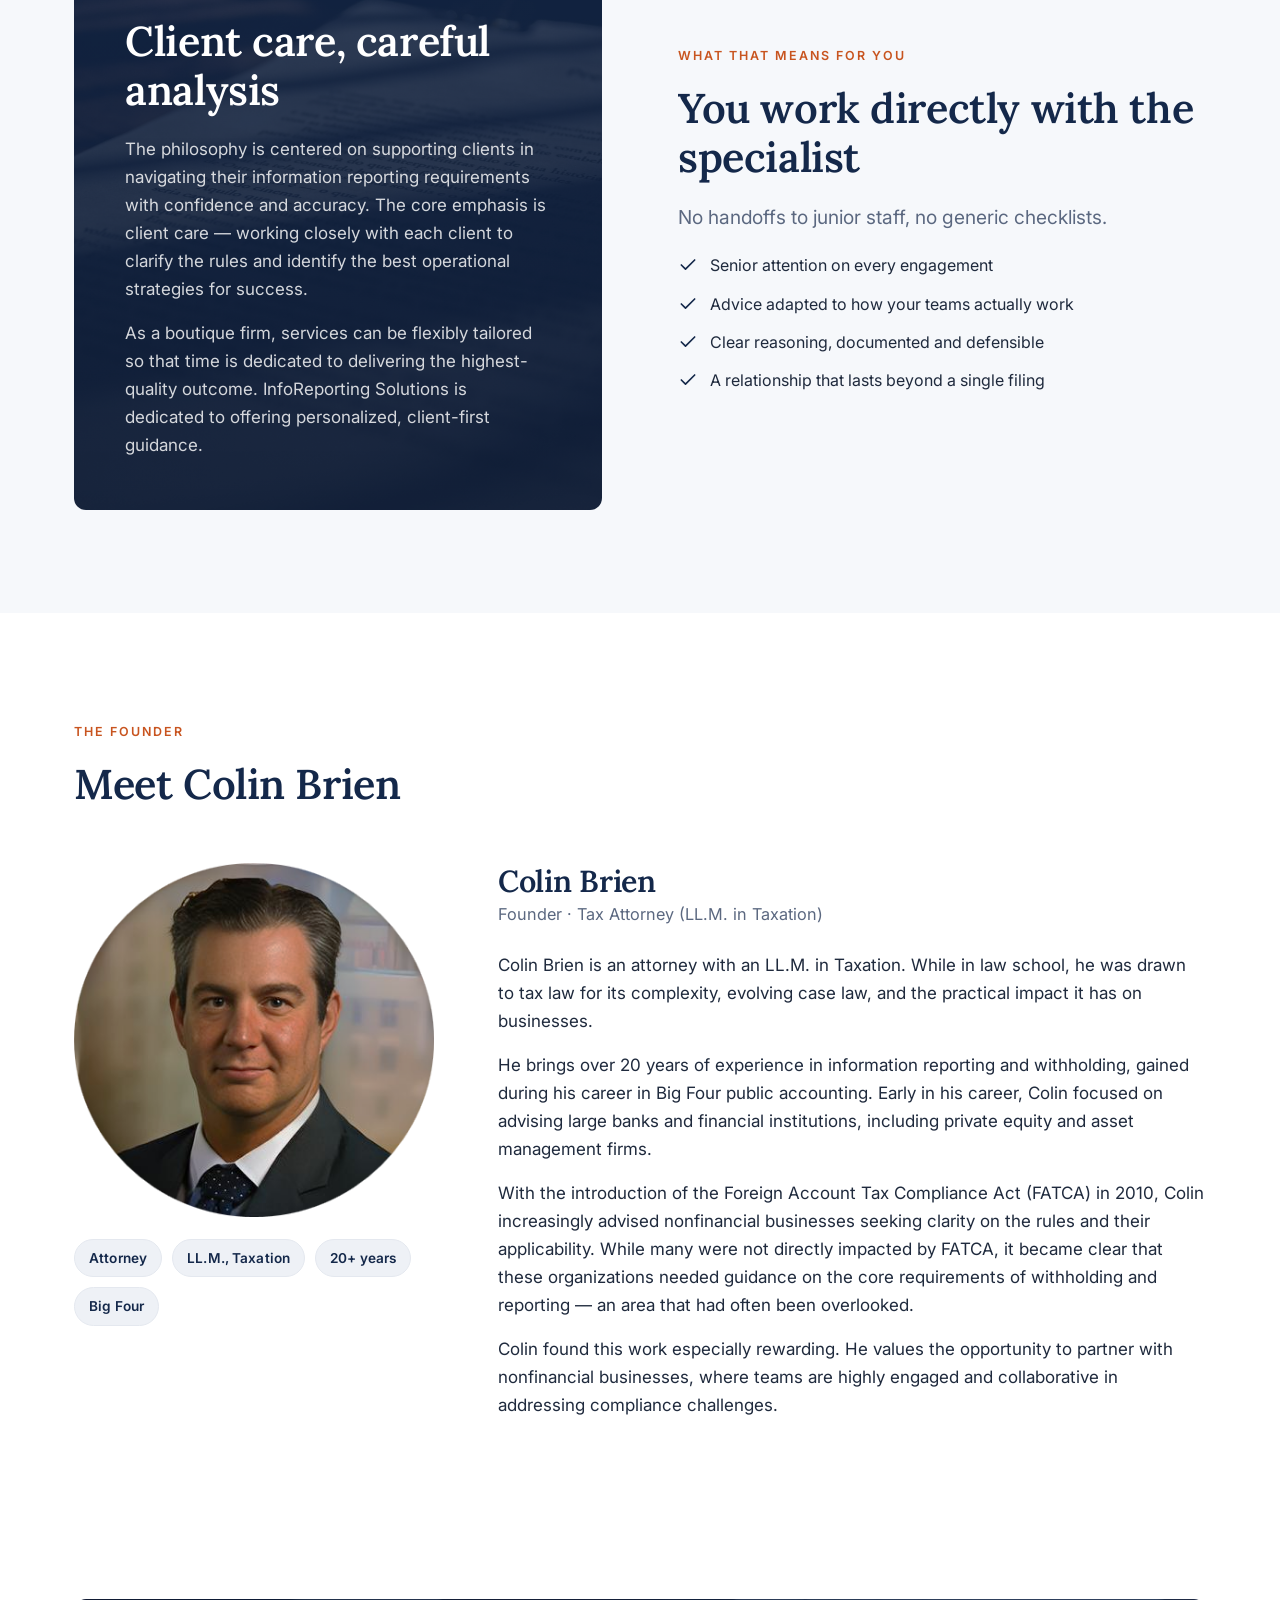
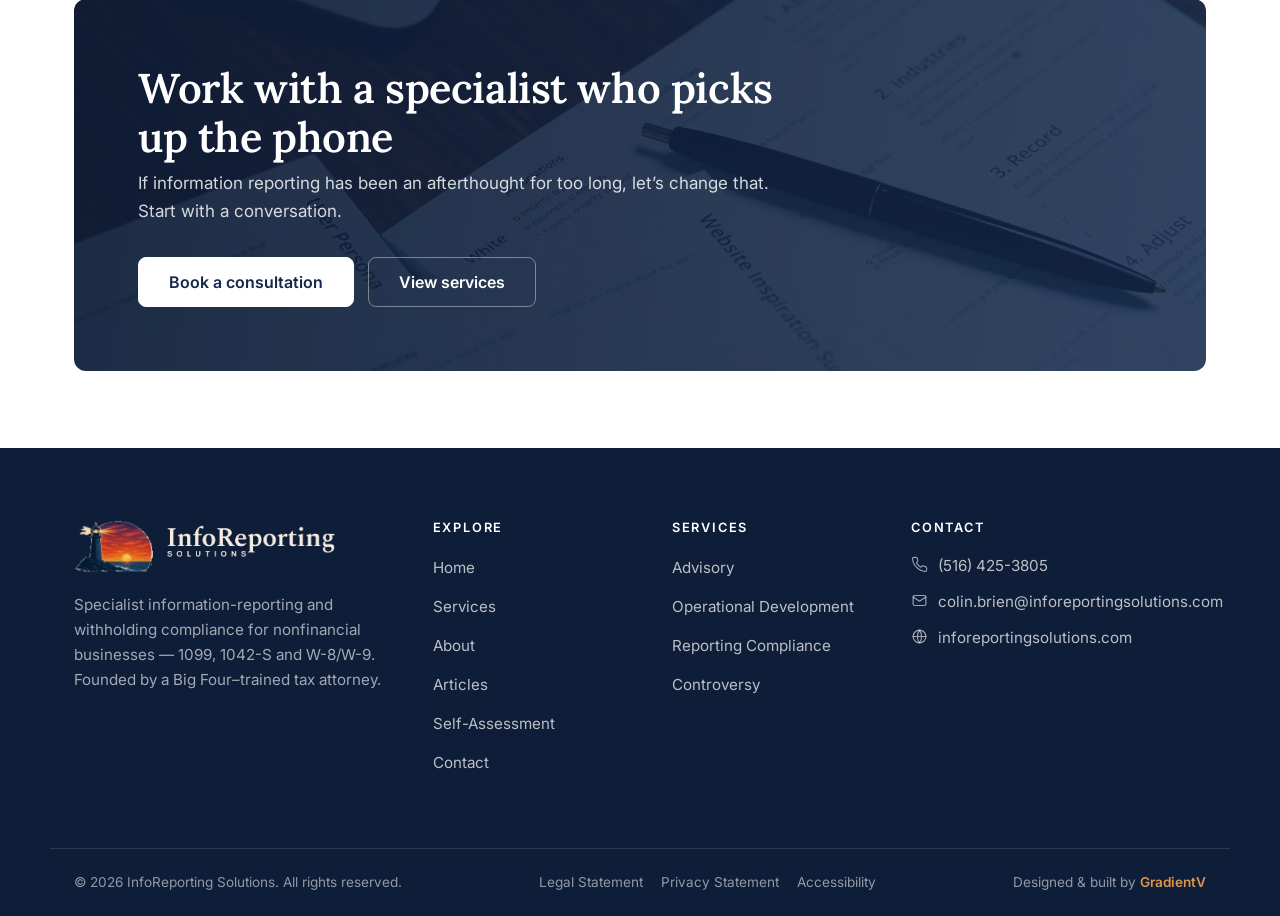
==== commit 22192755: "Updated stock images." ====
--- a/about.html
+++ b/about.html
@@ -130,7 +130,7 @@
     <section class="section section--paper">
       <div class="container">
         <div class="feature">
-          <div class="panel-navy panel-navy--photo" style="--photo:url('assets/images/stock/documents-detail.jpg')" data-reveal>
+          <div class="panel-navy panel-navy--photo" style="--photo:url('../images/stock/documents-detail.jpg')" data-reveal>
             <span class="eyebrow eyebrow--light">Our philosophy</span>
             <h2>Client care, careful analysis</h2>
             <p>The philosophy is centered on supporting clients in navigating their information reporting requirements with confidence and accuracy. The core emphasis is client care — working closely with each client to clarify the rules and identify the best operational strategies for success.</p>
@@ -185,7 +185,7 @@
     <!-- CTA band -->
     <section class="section section--tight">
       <div class="container">
-        <div class="cta cta--photo" style="--photo:url(&#39;assets/images/stock/documents-desk.jpg&#39;)" data-reveal>
+        <div class="cta cta--photo" style="--photo:url(&#39;../images/stock/documents-desk.jpg&#39;)" data-reveal>
           <div class="cta__text">
             <h2>Work with a specialist who picks up the phone</h2>
             <p>If information reporting has been an afterthought for too long, let&rsquo;s change that. Start with a conversation.</p>
--- a/assets/css/styles.css
+++ b/assets/css/styles.css
@@ -843,7 +843,7 @@
 .section--photo { position: relative; }
 .section--photo::before {
   content: ""; position: absolute; inset: 0; z-index: 0; pointer-events: none;
-  background-image: linear-gradient(rgba(246,248,251,.89), rgba(238,241,246,.93)), var(--photo);
+  background-image: linear-gradient(rgba(246,248,251,.88), rgba(238,241,246,.92)), var(--photo);
   background-size: cover; background-position: center;
 }
 .section--photo > .container { position: relative; z-index: 1; }
